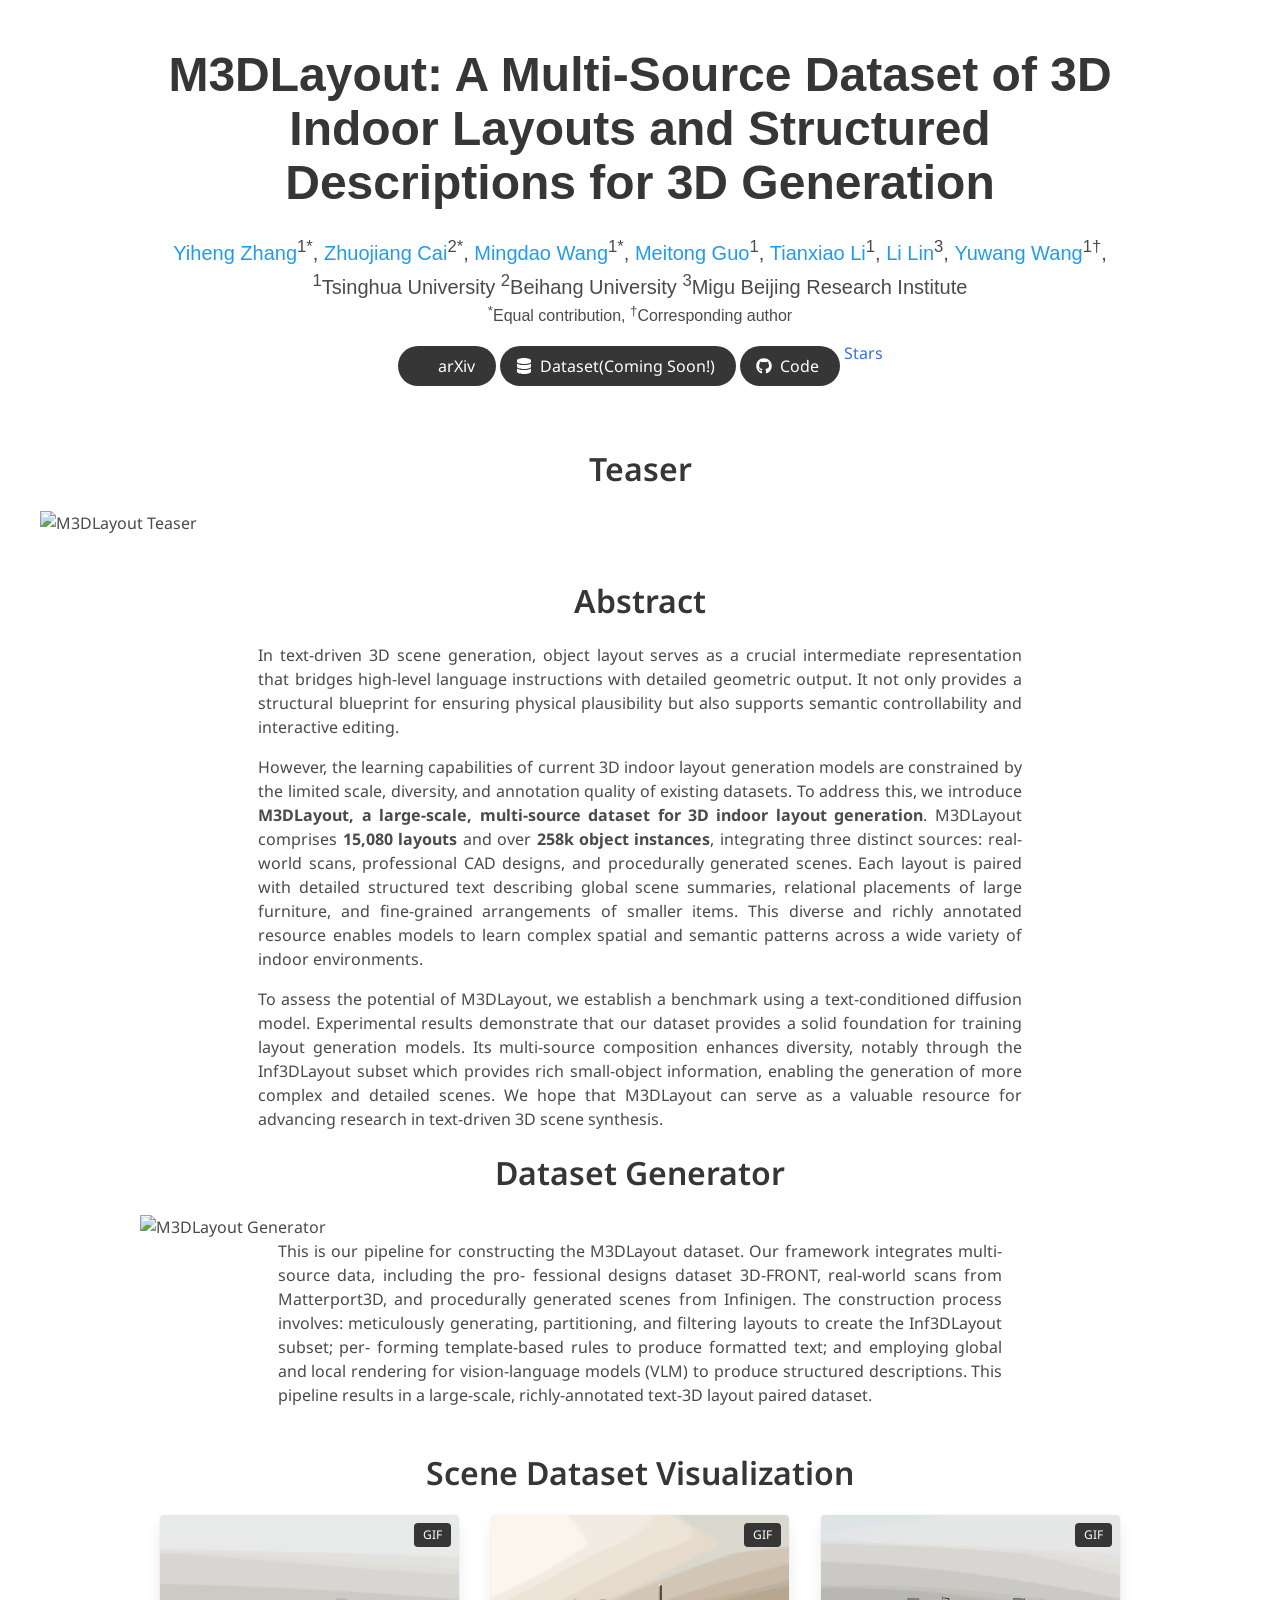
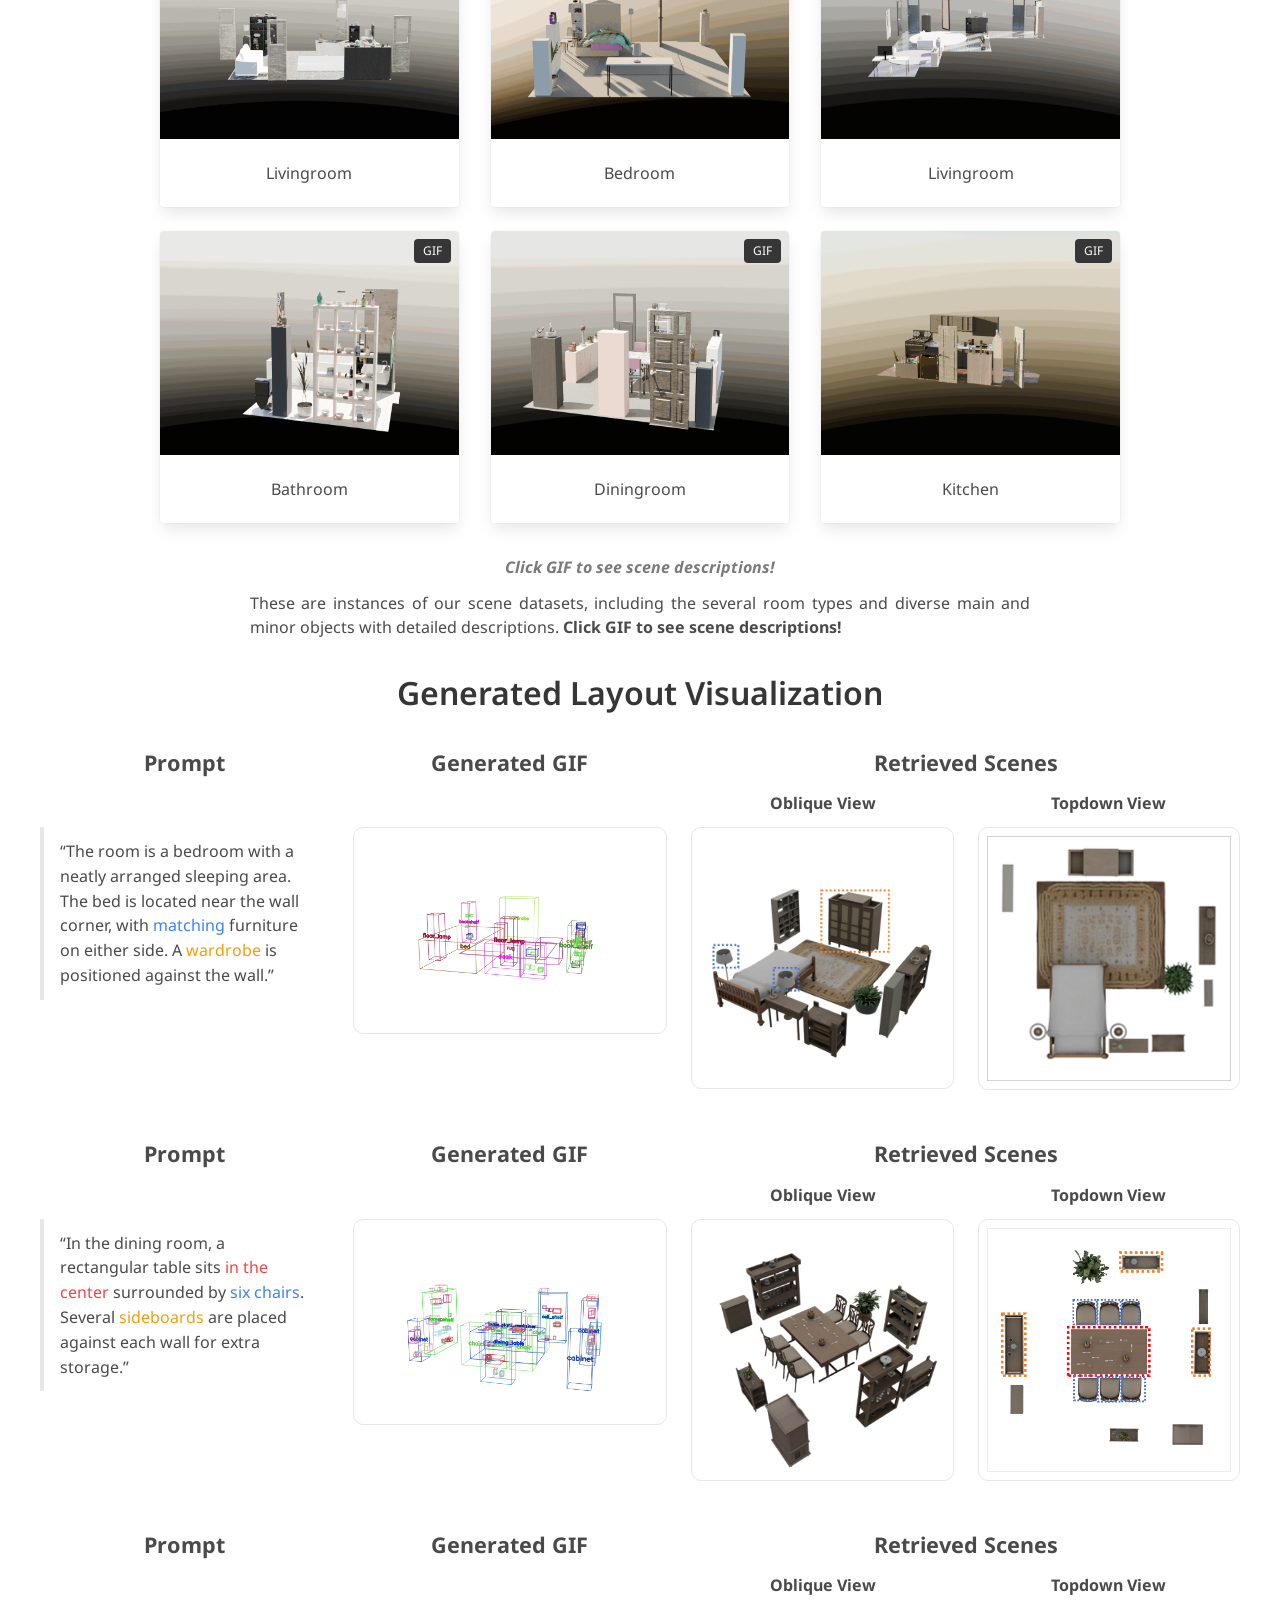
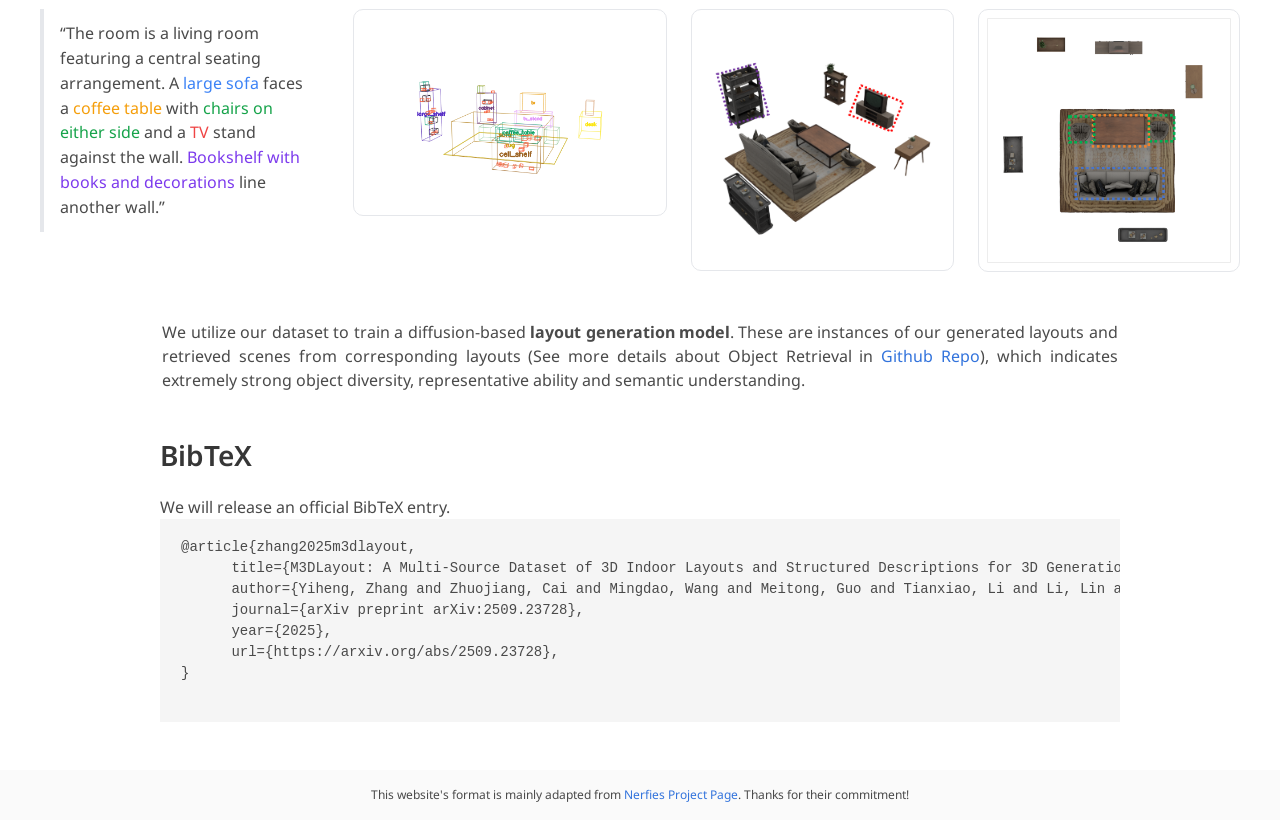
==== index.html @ 15695f02 "add linkage" ====
<!DOCTYPE html>
<html>
<head>
  <script async defer src="https://buttons.github.io/buttons.js"></script>
  <meta charset="utf-8">
  <meta name="description"
        content="MLayout: A Multi-Source Dataset of 3D Indoor Layouts and Structured Descriptions for Text-to-3D Generation">
  <meta name="keywords" content="3D Layout, dataset, generative model">
  <meta name="viewport" content="width=device-width, initial-scale=1">
  <title>MLayout: A Multi-Source Dataset of 3D Indoor Layouts and Structured Descriptions for Text-to-3D Generation</title>

  <link href="https://fonts.googleapis.com/css?family=Google+Sans|Noto+Sans|Castoro"
        rel="stylesheet">

  <link rel="stylesheet" href="static/css/bulma.min.css">
  <link rel="stylesheet" href="static/css/bulma-carousel.min.css">
  <link rel="stylesheet" href="static/css/bulma-slider.min.css">
  <link rel="stylesheet" href="static/css/fontawesome.all.min.css">
  <link rel="stylesheet"
        href="https://cdn.jsdelivr.net/gh/jpswalsh/academicons@1/css/academicons.min.css">
  <link rel="stylesheet" href="static/css/index.css">
  <link rel="icon" href="static/images/favicon.svg">

  <script src="https://ajax.googleapis.com/ajax/libs/jquery/3.5.1/jquery.min.js"></script>
  <script defer src="static/js/fontawesome.all.min.js"></script>
  <script src="static/js/bulma-carousel.min.js"></script>
  <script src="static/js/bulma-slider.min.js"></script>
  <script src="static/js/index.js"></script>
</head>
<body>


<section class="hero">
  <div class="hero-body">
    <div class="container is-max-desktop">
      <div class="columns is-centered">
        <div class="column has-text-centered">
          <h1 class="title is-1 publication-title">M3DLayout: A Multi-Source Dataset of 3D Indoor Layouts and Structured Descriptions for 3D Generation</h1>

          <div class="is-size-5 publication-authors">
            <span class="author-block">
              <a href="https://github.com/Graphic-Kiliani" target="_blank">Yiheng Zhang</a><sup>1*</sup>,</span>
            <span class="author-block">
              <a href="https://www.caizhuojiang.com/" target="_blank">Zhuojiang Cai</a><sup>2*</sup>,</span>
            <span class="author-block">
              <a href="https://openreview.net/profile?id=~Mingdao_Wang1" target="_blank">Mingdao Wang</a><sup>1*</sup>,
            </span>
            <span class="author-block">
              <a href="https://openreview.net/profile?id=~Meitong_Guo1" target="_blank">Meitong Guo</a><sup>1</sup>,
            </span>
            <span class="author-block">
              <a href="https://github.com/tingyunaiai9" target="_blank">Tianxiao Li</a><sup>1</sup>,
            </span>
            <span class="author-block">
              <a href="https://xplorestaging.ieee.org/author/37088600614" target="_blank">Li Lin</a><sup>3</sup>,
            </span>
            <span class="author-block">
              <a href="https://scholar.google.com/citations?user=KhFGpFIAAAAJ&hl=en" target="_blank">Yuwang Wang</a><sup>1†</sup>,
            </span>
          </div>

          <div class="is-size-5 publication-authors">
            <span class="author-block"><sup>1</sup>Tsinghua University</span>
            <span class="author-block"><sup>2</sup>Beihang University</span>
            <span class="author-block"><sup>3</sup>Migu Beijing Research Institute</span>
          </div>

          <div class="is-size-6 publication-authors">
            <div class="author-block"><sup>*</sup>Equal contribution,</div>
            <div class="author-block"><sup>†</sup>Corresponding author</div>
          </div>

          <div class="column has-text-centered">
            <div class="publication-links">
              <!-- PDF Link. -->
              <span class="link-block">
                <a href="https://arxiv.org/abs/2509.23728"
                   class="external-link button is-normal is-rounded is-dark">
                  <span class="icon">
                      <i class="ai ai-arxiv"></i>
                  </span>
                  <span>arXiv</span>
                </a>
              </span>

              <!-- Dataset Link -->
              <span class="link-block">
                <a class="external-link button is-normal is-rounded is-dark">
                  <span class="icon">
                      <i class="fas fa-database"></i>
                  </span>
                  <span>Dataset(Coming Soon!)</span>
                </a>
              </span>

              <!-- Code Link -->
              <span class="link-block">
                <a href="https://github.com/Graphic-Kiliani/M3DLayout-A-Multi-Source-Dataset-of-3D-Indoor-Layouts-and-Structured-Descriptions-for-3D-Generation"
                   class="external-link button is-normal is-rounded is-dark">
                  <span class="icon">
                      <i class="fab fa-github"></i>
                  </span>
                  <span>Code</span>
                  </a>
              </span>
              
              <!-- Github Star -->
              <a class="github-button" 
                href="https://github.com/Graphic-Kiliani/M3DLayout-A-Multi-Source-Dataset-of-3D-Indoor-Layouts-and-Structured-Descriptions-for-3D-Generation" 
                data-icon="octicon-star" data-show-count="true" data-size="large" 
                aria-label="Star Graphic-Kiliani/M3DLayout... on GitHub">Stars</a>
            </div>

          </div>
        </div>
      </div>
    </div>
  </div>
  <div class="container is-max-desktop">
  <!-- Teaser -->
  <section class="section" style="padding-top: 0;">
    <h2 class="title is-3 has-text-centered">Teaser</h2>
    <div class="teaser-full">
      <img
        src="static/images/fig_teaser_v3.png"
        alt="M3DLayout Teaser"
        class="teaser-img"
        loading="eager"
        decoding="async"
      />
    </div>
  </section>

  <style>
    .teaser-full {
      width: 100vw;
      position: relative;
      left: 50%;
      right: 50%;
      margin-left: -50vw;
      margin-right: -50vw;
    }
    .teaser-img {
      display: block;
      width: 100vw;        
      max-width: 1200px;   /* choose the size */
      height: auto;
      margin: 0 auto;      
    }
  </style>
    <!--/ Teaser -->

    <!-- Abstract -->
    <div class="columns is-centered has-text-centered">
      <div class="column is-four-fifths">
        <h2 class="title is-3">Abstract</h2>
        <div class="content has-text-justified">
          
          <p>
            In text-driven 3D scene generation, object layout serves as a crucial intermediate representation
            that bridges high-level language instructions with detailed geometric output. It not only provides a
            structural blueprint for ensuring physical plausibility but also supports semantic controllability and
            interactive editing. 
          </p> 
          <p> 
            However, the learning capabilities of current 3D indoor layout generation models
            are constrained by the limited scale, diversity, and annotation quality of existing datasets. To address
            this, we introduce <b>M3DLayout, a large-scale, multi-source dataset for 3D indoor layout generation</b>.
            M3DLayout comprises <b>15,080 layouts</b> and over <b>258k object instances</b>, integrating three distinct
            sources: real-world scans, professional CAD designs, and procedurally generated scenes. Each layout
            is paired with detailed structured text describing global scene summaries, relational placements
            of large furniture, and fine-grained arrangements of smaller items. This diverse and richly annotated
            resource enables models to learn complex spatial and semantic patterns across a wide variety
            of indoor environments. 
          </p>   
          <p></p>
            To assess the potential of M3DLayout, we establish a benchmark using a
            text-conditioned diffusion model. Experimental results demonstrate that our dataset provides a solid
            foundation for training layout generation models. Its multi-source composition enhances diversity,
            notably through the Inf3DLayout subset which provides rich small-object information, enabling the
            generation of more complex and detailed scenes. We hope that M3DLayout can serve as a valuable
            resource for advancing research in text-driven 3D scene synthesis.
          </p> 
        </div>
      </div>
    </div>
    <!--/ Abstract -->

    <!-- Dataset Generator -->
    <section class="section" style="padding-top: 0;">
      <h2 class="title is-3 has-text-centered">Dataset Generator</h2>
      <div class="generator-full">
        <img
          src="static/images/fig_data_pipeline.png"
          alt="M3DLayout Generator"
          class="generator-img"
          loading="eager"
          decoding="async"
        />
      </div>
      <div class="columns is-centered has-text-centered">
      <div class="column is-four-fifths">
        <div class="content has-text-justified">
          
          <p>
            This is our pipeline for constructing the M3DLayout dataset. Our framework integrates multi-source data, including the pro-
            fessional designs dataset 3D-FRONT, real-world scans from Matterport3D, and procedurally generated scenes from Infinigen. The
            construction process involves: meticulously generating, partitioning, and filtering layouts to create the Inf3DLayout subset; per-
            forming template-based rules to produce formatted text; and employing global and local rendering for vision-language models
            (VLM) to produce structured descriptions. This pipeline results in a large-scale, richly-annotated text-3D layout paired dataset.
          </p> 
        </div>
      </div>
    </div>
    </section>

    <style>
      .generator-full {
        width: 100vw;
        position: relative;
        left: 50%;
        right: 50%;
        margin-left: -50vw;
        margin-right: -50vw;
      }
      .generator-img {
        display: block;
        width: 100vw;        
        max-width:1000px;   /* choose the size */
        height: auto;
        margin: 0 auto;      
      }
    </style>
    <!--/ Dataset Generator -->

    <!-- Scene Dataset Visualization -->
    <div class="container">
      <h2 class="title is-3 has-text-centered">Scene Dataset Visualization</h2>
      <div class="columns is-multiline is-variable is-4">
        <div class="column is-one-third-desktop is-half-tablet"
          data-gif-url="static/scene/dataset/1a94bcfd/scene.gif"
          data-desc-url="static/scene/dataset/1a94bcfd/description_topdown.txt">
          <div class="card">
            <div class="card-image" style="position: relative;">
              <figure class="image is-4by3">
                <img src="static/scene/dataset/1a94bcfd/scene.gif" alt="Scene 1">
              </figure>
              <span class="tag is-dark is-small"
                    style="position: absolute; top: 8px; right: 8px;">
                GIF
              </span>
            </div>
            <div class="card-content">
              <p class="subtitle is-6 has-text-centered">
               Livingroom
              </p>
            </div>
          </div>
        </div>
        <div class="column is-one-third-desktop is-half-tablet"
          data-gif-url="static/scene/dataset/72555e70/scene.gif"
          data-desc-url="static/scene/dataset/72555e70/description_topdown.txt">
          <div class="card">
            <div class="card-image" style="position: relative;">
              <figure class="image is-4by3">
                <img src="static/scene/dataset/72555e70/scene.gif" alt="Scene 2">
              </figure>
              <span class="tag is-dark is-small"
                    style="position: absolute; top: 8px; right: 8px;">
                GIF
              </span>
            </div>
            <div class="card-content">
              <p class="subtitle is-6 has-text-centered">
               Bedroom
              </p>
            </div>
          </div>
        </div>
        <div class="column is-one-third-desktop is-half-tablet"
          data-gif-url="static/scene/dataset/1b6500df/scene.gif"
          data-desc-url="static/scene/dataset/1b6500df/description_topdown.txt">
          <div class="card">
            <div class="card-image" style="position: relative;">
              <figure class="image is-4by3">
                <img src="static/scene/dataset/1b6500df/scene.gif" alt="Scene 3">
              </figure>
              <span class="tag is-dark is-small"
                    style="position: absolute; top: 8px; right: 8px;">
                GIF
              </span>
            </div>
            <div class="card-content">
              <p class="subtitle is-6 has-text-centered">
               Livingroom
              </p>
            </div>
          </div>
        </div>
        <div class="column is-one-third-desktop is-half-tablet"
          data-gif-url="static/scene/dataset/fe9d962/scene.gif"
          data-desc-url="static/scene/dataset/fe9d962/description_topdown.txt">
          <div class="card">
            <div class="card-image" style="position: relative;">
              <figure class="image is-4by3">
                <img src="static/scene/dataset/fe9d962/scene.gif" alt="Scene 4">
              </figure>
              <span class="tag is-dark is-small"
                    style="position: absolute; top: 8px; right: 8px;">
                GIF
              </span>
            </div>
            <div class="card-content">
              <p class="subtitle is-6 has-text-centered">
               Bathroom
              </p>
            </div>
          </div>
        </div>
        <div class="column is-one-third-desktop is-half-tablet"
          data-gif-url="static/scene/dataset/fe864e9/scene.gif"
          data-desc-url="static/scene/dataset/fe864e9/description_topdown.txt">
          <div class="card">
            <div class="card-image" style="position: relative;">
              <figure class="image is-4by3">
                <img src="static/scene/dataset/fe864e9/scene.gif" alt="Scene 5">
              </figure>
              <span class="tag is-dark is-small"
                    style="position: absolute; top: 8px; right: 8px;">
                GIF
              </span>
            </div>
            <div class="card-content">
              <p class="subtitle is-6 has-text-centered">
               Diningroom
              </p>
            </div>
          </div>
        </div>
        <div class="column is-one-third-desktop is-half-tablet"
          data-gif-url="static/scene/dataset/1af9d939/scene.gif"
          data-desc-url="static/scene/dataset/1af9d939/description_topdown.txt">
          <div class="card">
            <div class="card-image" style="position: relative;">
              <figure class="image is-4by3">
                <img src="static/scene/dataset/1af9d939/scene.gif" alt="Scene 6">
              </figure>
              <span class="tag is-dark is-small"
                    style="position: absolute; top: 8px; right: 8px;">
                GIF
              </span>
            </div>
            <div class="card-content">
              <p class="subtitle is-6 has-text-centered">
               Kitchen
              </p>
            </div>
          </div>
        </div>
    
        <div class="column is-12">
          <p class="has-text-centered has-text-grey is-size-6"
            style="font-style: italic; margin-top: 0.5rem;">
            <b>Click GIF to see scene descriptions!</b>
          </p>
        </div>
        <div class="columns is-centered has-text-centered">
          <div class="column is-four-fifths">
            <div class="content has-text-justified">
              
              <p>
                These are instances of our scene datasets, including the several room types and diverse main and minor objects with detailed descriptions. <b>Click GIF to see scene descriptions!</b>
              </p> 
            </div>
          </div>
      </div>
    </div>
  </div>
</section>
<!--/ Scene Dataset Visualization -->

<!-- Scene Dataset Visualization Click window -->
<div id="gif-modal" class="modal">
  <div class="modal-background"></div>
  <div class="modal-card" style="width: 1200px; max-width: 1200px;">
    <header class="modal-card-head">
      <p class="modal-card-title">Preview</p>
      <button class="delete" aria-label="close"></button>
    </header>
    <section class="modal-card-body" style="display: flex; gap: 1rem; padding: 0;">
      <!-- Left：GIF Animation -->
      <div id="modal-gif-container" class="modal-left" style="display: flex; justify-content: center; align-items: center; background: #fff;">
        <img id="modal-gif" src="" alt="Animated Preview" style="max-width: 100%; max-height: 80vh;">
      </div>
      <!-- Right：Description（Rolling） -->
      <div id="modal-desc-container" class="modal-right" style="max-height: 80vh; overflow-y: auto; padding: 1rem; background: #fafafa;">
        <pre id="modal-desc" style="white-space: pre-wrap; line-height: 1.4; font-family: Menlo, monospace;"></pre>
      </div>
    </section>
  </div>
</div>
<!--/ Scene Dataset Visualization Click window -->

<!-- Generated Layout Visualization -->
<style>
  .glv-title { margin-top: 3.2rem; }
  .comparison-wrap{ max-width:1200px; margin:0 auto; }
  .comparison-block{
    display:grid;
    grid-template-columns: 1.1fr 1.2fr 1fr 1fr; /* Prompt / GIF / Oblique / Topdown */
    grid-template-rows: auto auto auto;        /* row1: big headers; row2: subheaders; row3: content */
    gap: 12px 24px;
    margin: 2.25rem 0 3rem;
    align-items:start;
  }
  .cb-h-prompt  { grid-column:1; grid-row:1; text-align:center; font-weight:700; font-size:1.35rem; }
  .cb-h-gif     { grid-column:2; grid-row:1; text-align:center; font-weight:700; font-size:1.35rem; }
  .cb-h-retr    { grid-column:3 / span 2; grid-row:1; text-align:center; font-weight:700; font-size:1.35rem; }

  .cb-h-oblique { grid-column:3; grid-row:2; text-align:center; font-weight:700; }
  .cb-h-topdown { grid-column:4; grid-row:2; text-align:center; font-weight:700; }

  .cb-prompt    { grid-column:1; grid-row:3; background:#fff; padding:12px 16px; border-left:4px solid #e5e7eb; line-height:1.55; }
  .cb-gif       { grid-column:2; grid-row:3; }
  .cb-oblique   { grid-column:3; grid-row:3; }
  .cb-topdown   { grid-column:4; grid-row:3; }

  .media-frame{
    display:flex; align-items:center; justify-content:center;
    background:#fff; border:1px solid #e5e7eb; border-radius:10px; padding:8px;
  }
  .media-frame img{ display:block; max-width:100%; height:auto; }
  .media-frame .gif{ width:100%; height:auto; display:block; }
  .comparison-wrap{ max-width: 1200px; margin: 0 auto; }
</style>

<style>
  .kw-blue   { color:#3b82f6; }  
  .kw-orange { color:#f59e0b; }  
  .kw-green  { color:#16a34a; }  
  .kw-red    { color:#ef4444; }  
  .kw-purple { color:#7c3aed; } 
</style>

<div class="comparison-wrap">
<h2 class="title is-3 has-text-centered mt-6">Generated Layout Visualization</h2>
  <!-- ===== Group 1: Bedroom ===== -->
  <div class="comparison-block">
    <div class="cb-h-prompt">Prompt</div>
    <div class="cb-h-gif">Generated GIF</div>
    <div class="cb-h-retr">Retrieved Scenes</div>
    <div class="cb-h-oblique">Oblique View</div>
    <div class="cb-h-topdown">Topdown View</div>
    
    <div class="cb-prompt">
      &ldquo;The room is a bedroom with a neatly arranged sleeping area.
      The bed is located near the wall corner, with
      <span class="kw-blue">matching</span> furniture on either side.
      A <span class="kw-orange">wardrobe</span> is positioned against the wall.&rdquo;
    </div>

    <div class="cb-gif media-frame">
      <img class="gif" src="static/layout/generated/scene_bedroom.gif" alt="Generated GIF - bedroom">
    </div>

    <div class="cb-oblique media-frame">
      <img src="static/images/scene_bedroom_oblique.png" alt="Oblique view - bedroom">
    </div>

    <div class="cb-topdown media-frame">
      <img src="static/images/scene_bedroom_topdown.png" alt="Topdown view - bedroom">
    </div>
  </div>

  <!-- ===== Group 2: Diningroom ===== -->
  <div class="comparison-block">
    <div class="cb-h-prompt">Prompt</div>
    <div class="cb-h-gif">Generated GIF</div>
    <div class="cb-h-retr">Retrieved Scenes</div>
    <div class="cb-h-oblique">Oblique View</div>
    <div class="cb-h-topdown">Topdown View</div>

    <div class="cb-prompt">
      &ldquo;In the dining room, a rectangular table sits
      <span class="kw-red">in the center</span> surrounded by
      <span class="kw-blue">six chairs</span>. Several
      <span class="kw-orange">sideboards</span> are placed against each wall for extra storage.&rdquo;
    </div>


    <div class="cb-gif media-frame">
      <img class="gif" src="static/layout/generated/scene_diningroom.gif" alt="Generated GIF - diningroom">
    </div>

    <div class="cb-oblique media-frame">
      <img src="static/images/scene_diningroom_oblique.png" alt="Oblique view - diningroom">
    </div>

    <div class="cb-topdown media-frame">
      <img src="static/images/scene_diningroom_topdown.png" alt="Topdown view - diningroom">
    </div>
  </div>

  <!-- ===== Group 3: Livingroom ===== -->
  <div class="comparison-block">
    <div class="cb-h-prompt">Prompt</div>
    <div class="cb-h-gif">Generated GIF</div>
    <div class="cb-h-retr">Retrieved Scenes</div>
    <div class="cb-h-oblique">Oblique View</div>
    <div class="cb-h-topdown">Topdown View</div>

    <div class="cb-prompt">
      &ldquo;The room is a living room featuring a central seating arrangement.
      A <span class="kw-blue">large sofa</span> faces a
      <span class="kw-orange">coffee table</span> with
      <span class="kw-green">chairs on either side</span> and a
      <span class="kw-red">TV</span> stand against the wall.
      <span class="kw-purple">Bookshelf with books and decorations</span> line another wall.&rdquo;
    </div>

    <div class="cb-gif media-frame">
      <img class="gif" src="static/layout/generated/scene_livingroom.gif" alt="Generated GIF - livingroom">
    </div>

    <div class="cb-oblique media-frame">
      <img src="static/images/scene_livingroom_oblique.png" alt="Oblique view - livingroom">
    </div>

    <div class="cb-topdown media-frame">
      <img src="static/images/scene_livingroom_topdown.png" alt="Topdown view - livingroom">
    </div>
  </div>
  <div class="columns is-centered has-text-centered">
    <div class="column is-four-fifths">
      <div class="content has-text-justified">
        <p>
          We utilize our dataset to train a diffusion-based <b>layout generation model</b>. These are instances of our generated layouts and retrieved scenes from corresponding layouts (See more details about Object Retrieval in 
          <a href="https://github.com/Graphic-Kiliani/Object-Retrieval-Layout2Scene/tree/eefdcec53f974604dafe0853a4d55256d7623e45"
          target="_blank" rel="noopener noreferrer">Github Repo</a>), 
          which indicates extremely strong object diversity, representative ability and semantic understanding.
        </p> 
      </div>
    </div>
  </div>
</div>

<section class="section" id="BibTeX">
  <div class="container is-max-desktop content">
    <h2 class="title">BibTeX</h2>
    We will release an official BibTeX entry.
    <pre><code>@article{zhang2025m3dlayout,
      title={M3DLayout: A Multi-Source Dataset of 3D Indoor Layouts and Structured Descriptions for 3D Generation}, 
      author={Yiheng, Zhang and Zhuojiang, Cai and Mingdao, Wang and Meitong, Guo and Tianxiao, Li and Li, Lin and Yuwang, Wang},
      journal={arXiv preprint arXiv:2509.23728},
      year={2025},
      url={https://arxiv.org/abs/2509.23728}, 
}
    </code></pre>
  </div>
</section>

<footer class="footer">
  <div class="container">
    <div class="columns is-centered">
      <div class="column is-8">
        <div class="content has-text-centered">
          <p class="is-size-7">
            This website's format is mainly adapted from <a href="https://nerfies.github.io/">Nerfies Project Page</a>. Thanks for their commitment!
          </p>
        </div>
      </div>
    </div>
  </div>
</footer>


</body>
</html>
---- static/css/index.css ----
body {
  font-family: 'Noto Sans', sans-serif;
}


.footer .icon-link {
    font-size: 25px;
    color: #000;
}

/* ctrl+shift+r 清除浏览器缓存刷新 */
footer.footer {
  padding-top: 1rem;      
  padding-bottom: 1rem;   
}

.link-block a {
    margin-top: 5px;
    margin-bottom: 5px;
}

.dnerf {
  font-variant: small-caps;
}


.teaser .hero-body {
  padding-top: 0;
  padding-bottom: 3rem;
}

.teaser {
  font-family: 'Google Sans', sans-serif;
}


.publication-title {
}

.publication-banner {
  max-height: parent;

}

.publication-banner video {
  position: relative;
  left: auto;
  top: auto;
  transform: none;
  object-fit: fit;
}

.publication-header .hero-body {
}

.publication-title {
    font-family: 'Google Sans', sans-serif;
}

.publication-authors {
    font-family: 'Google Sans', sans-serif;
}

.publication-venue {
    color: #555;
    width: fit-content;
    font-weight: bold;
}

.publication-awards {
    color: #ff3860;
    width: fit-content;
    font-weight: bolder;
}

.publication-authors {
}

.publication-authors a {
   color: hsl(204, 86%, 53%) !important;
}

.publication-authors a:hover {
    text-decoration: underline;
}

.author-block {
  display: inline-block;
}

.publication-banner img {
}

.publication-authors {
  /*color: #4286f4;*/
}

.publication-video {
    position: relative;
    width: 100%;
    height: 0;
    padding-bottom: 56.25%;

    overflow: hidden;
    border-radius: 10px !important;
}

.publication-video iframe {
    position: absolute;
    top: 0;
    left: 0;
    width: 100%;
    height: 100%;
}

.publication-body img {
}

.results-carousel {
  overflow: hidden;
}

.results-carousel .item {
  margin: 5px;
  overflow: hidden;
  border: 1px solid #bbb;
  border-radius: 10px;
  padding: 0;
  font-size: 0;
}

.results-carousel video {
  margin: 0;
}


.interpolation-panel {
  background: #f5f5f5;
  border-radius: 10px;
}

.interpolation-panel .interpolation-image {
  width: 100%;
  border-radius: 5px;
}

.interpolation-video-column {
}

.interpolation-panel .slider {
  margin: 0 !important;
}

.interpolation-panel .slider {
  margin: 0 !important;
}

#interpolation-image-wrapper {
  width: 100%;
}
#interpolation-image-wrapper img {
  border-radius: 5px;
}

.modal.is-active .modal-background {
  backdrop-filter: blur(5px);
}
html.modal-open, body.modal-open {
  overflow: hidden;
}

/* 可选：把弹窗外的主内容也设置一下透明度 */
#main-content.modal-open {
  opacity: 0.3;
}

/* 固定左侧 GIF 区宽度 600px */
.modal-left {
  width: 800px;
  flex: none;        /* 取消 flex 自适应 */
}

/* 固定右侧描述区宽度 400px */
.modal-right {
  width: 400px;
  flex: none;        /* 取消 flex 自适应 */
}

/* 让整体还是用 flex 布局 */
.modal-card-body {
  display: flex !important;
  gap: 1rem;
  padding: 0;
}
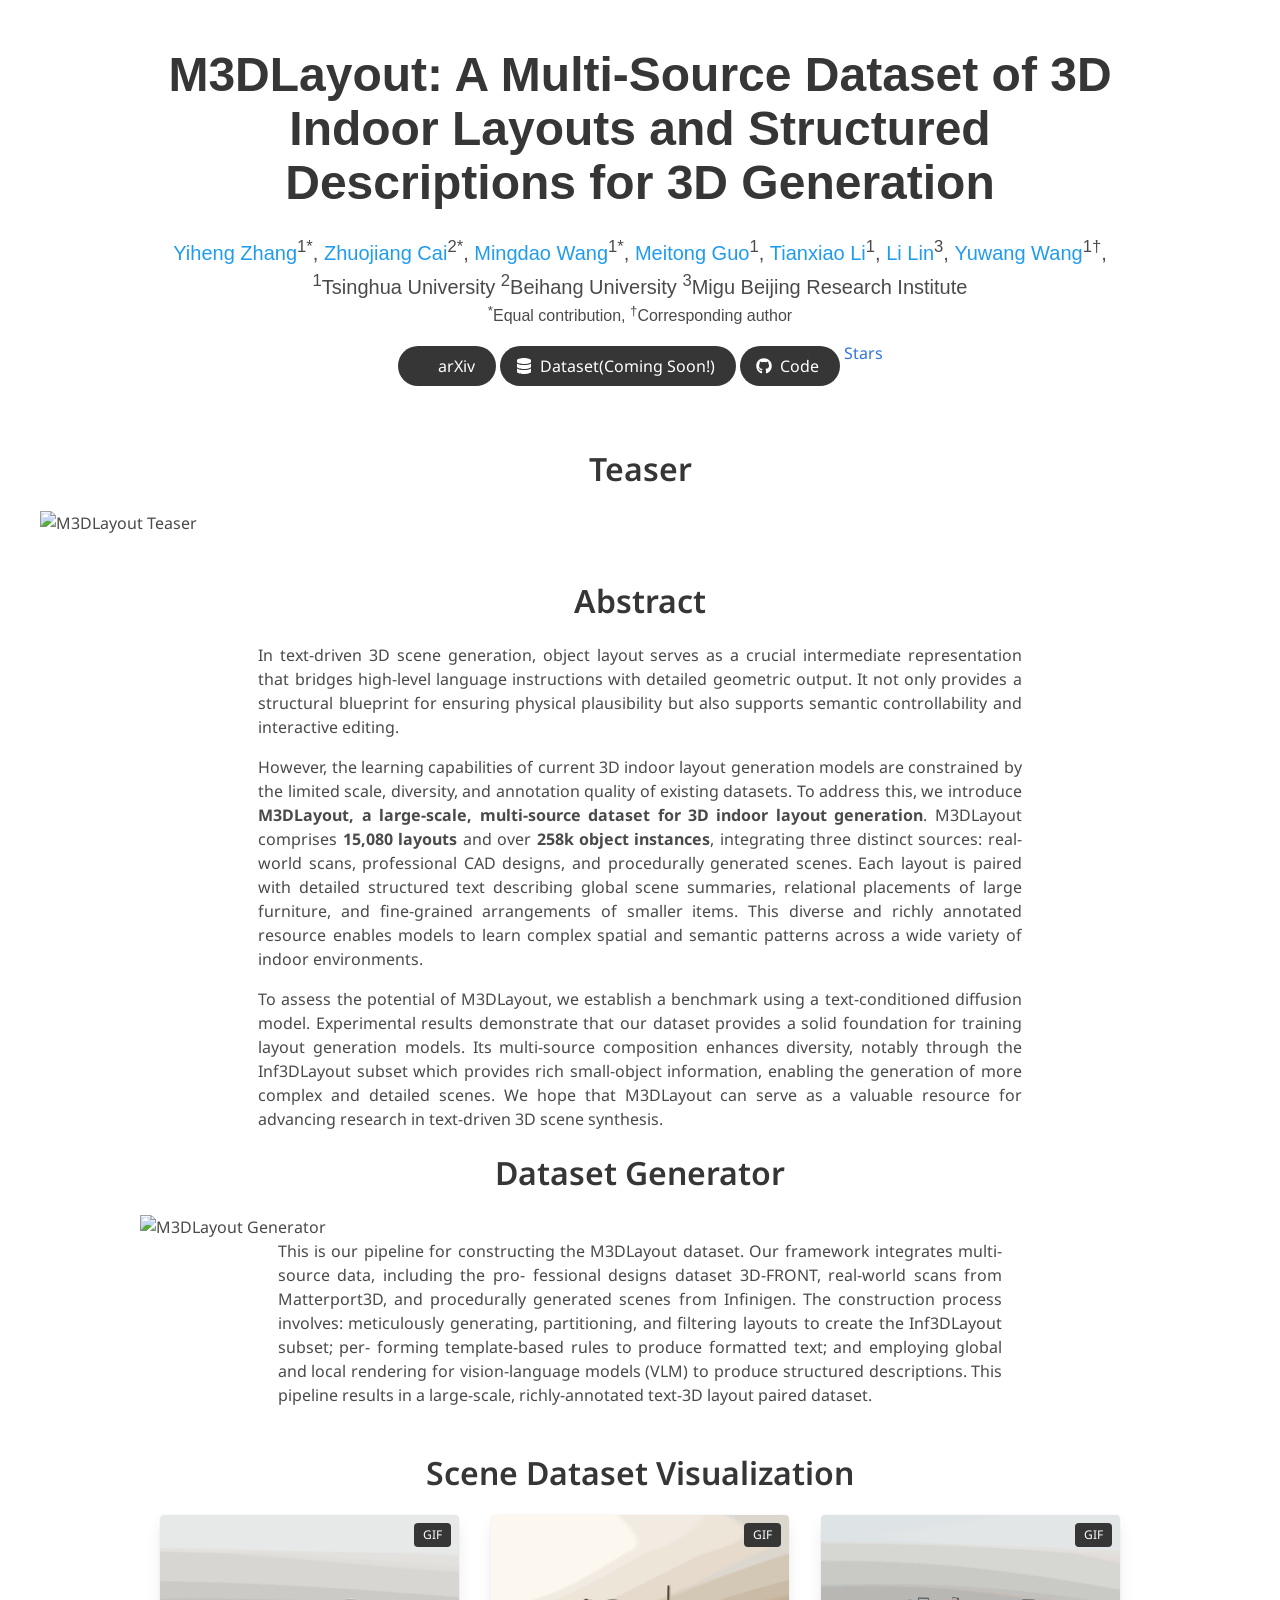
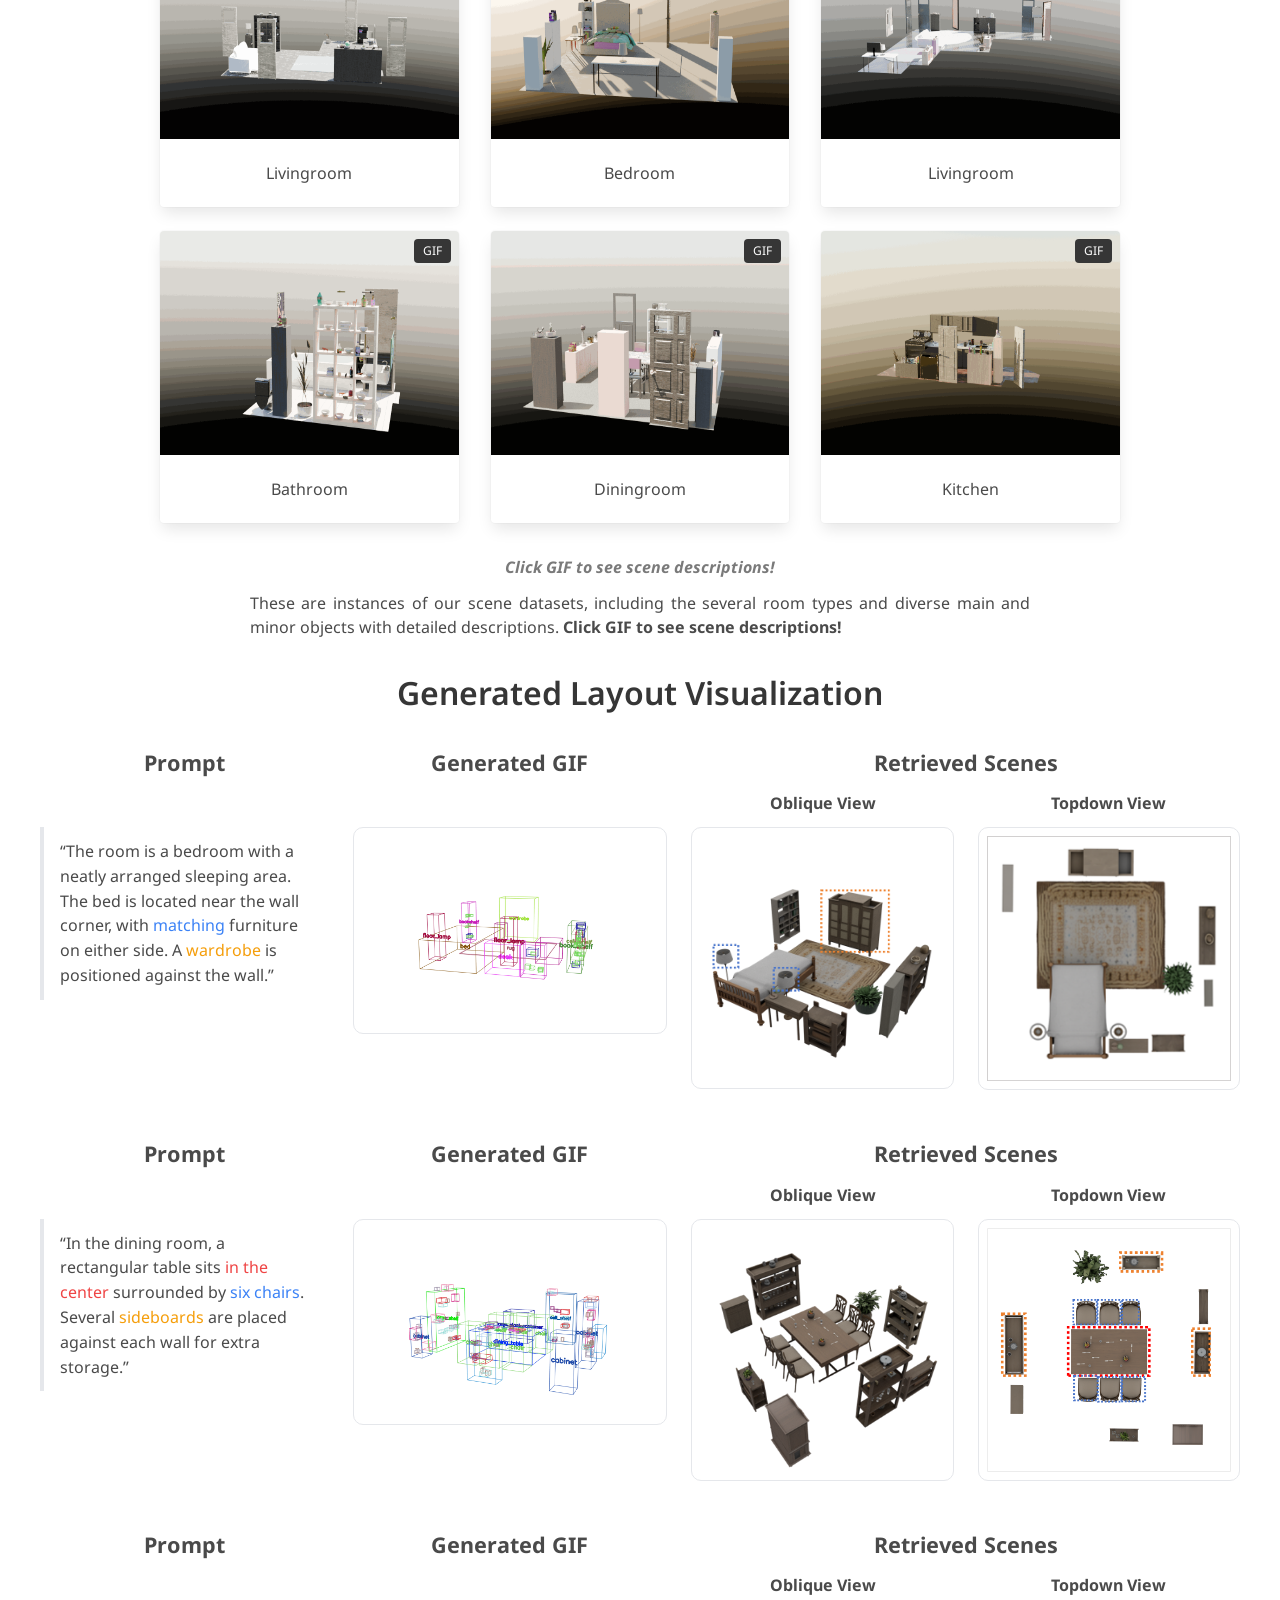
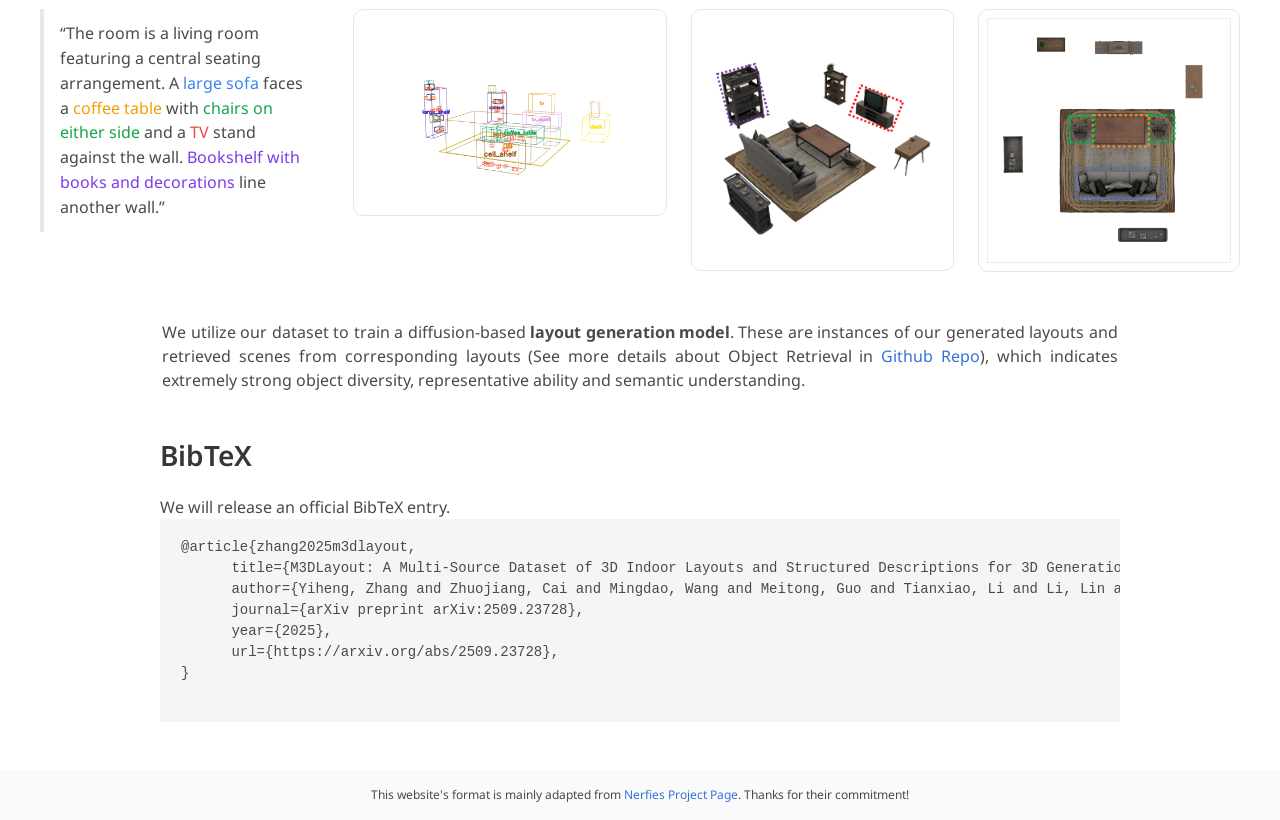
==== commit 5babe330: "update linkage" ====
--- a/index.html
+++ b/index.html
@@ -535,7 +535,7 @@
       <div class="content has-text-justified">
         <p>
           We utilize our dataset to train a diffusion-based <b>layout generation model</b>. These are instances of our generated layouts and retrieved scenes from corresponding layouts (See more details about Object Retrieval in 
-          <a href="https://github.com/Graphic-Kiliani/Object-Retrieval-Layout2Scene/tree/eefdcec53f974604dafe0853a4d55256d7623e45"
+          <a href="https://github.com/Graphic-Kiliani/Object-Retrieval-Layout2Scene/tree/main"
           target="_blank" rel="noopener noreferrer">Github Repo</a>), 
           which indicates extremely strong object diversity, representative ability and semantic understanding.
         </p> 
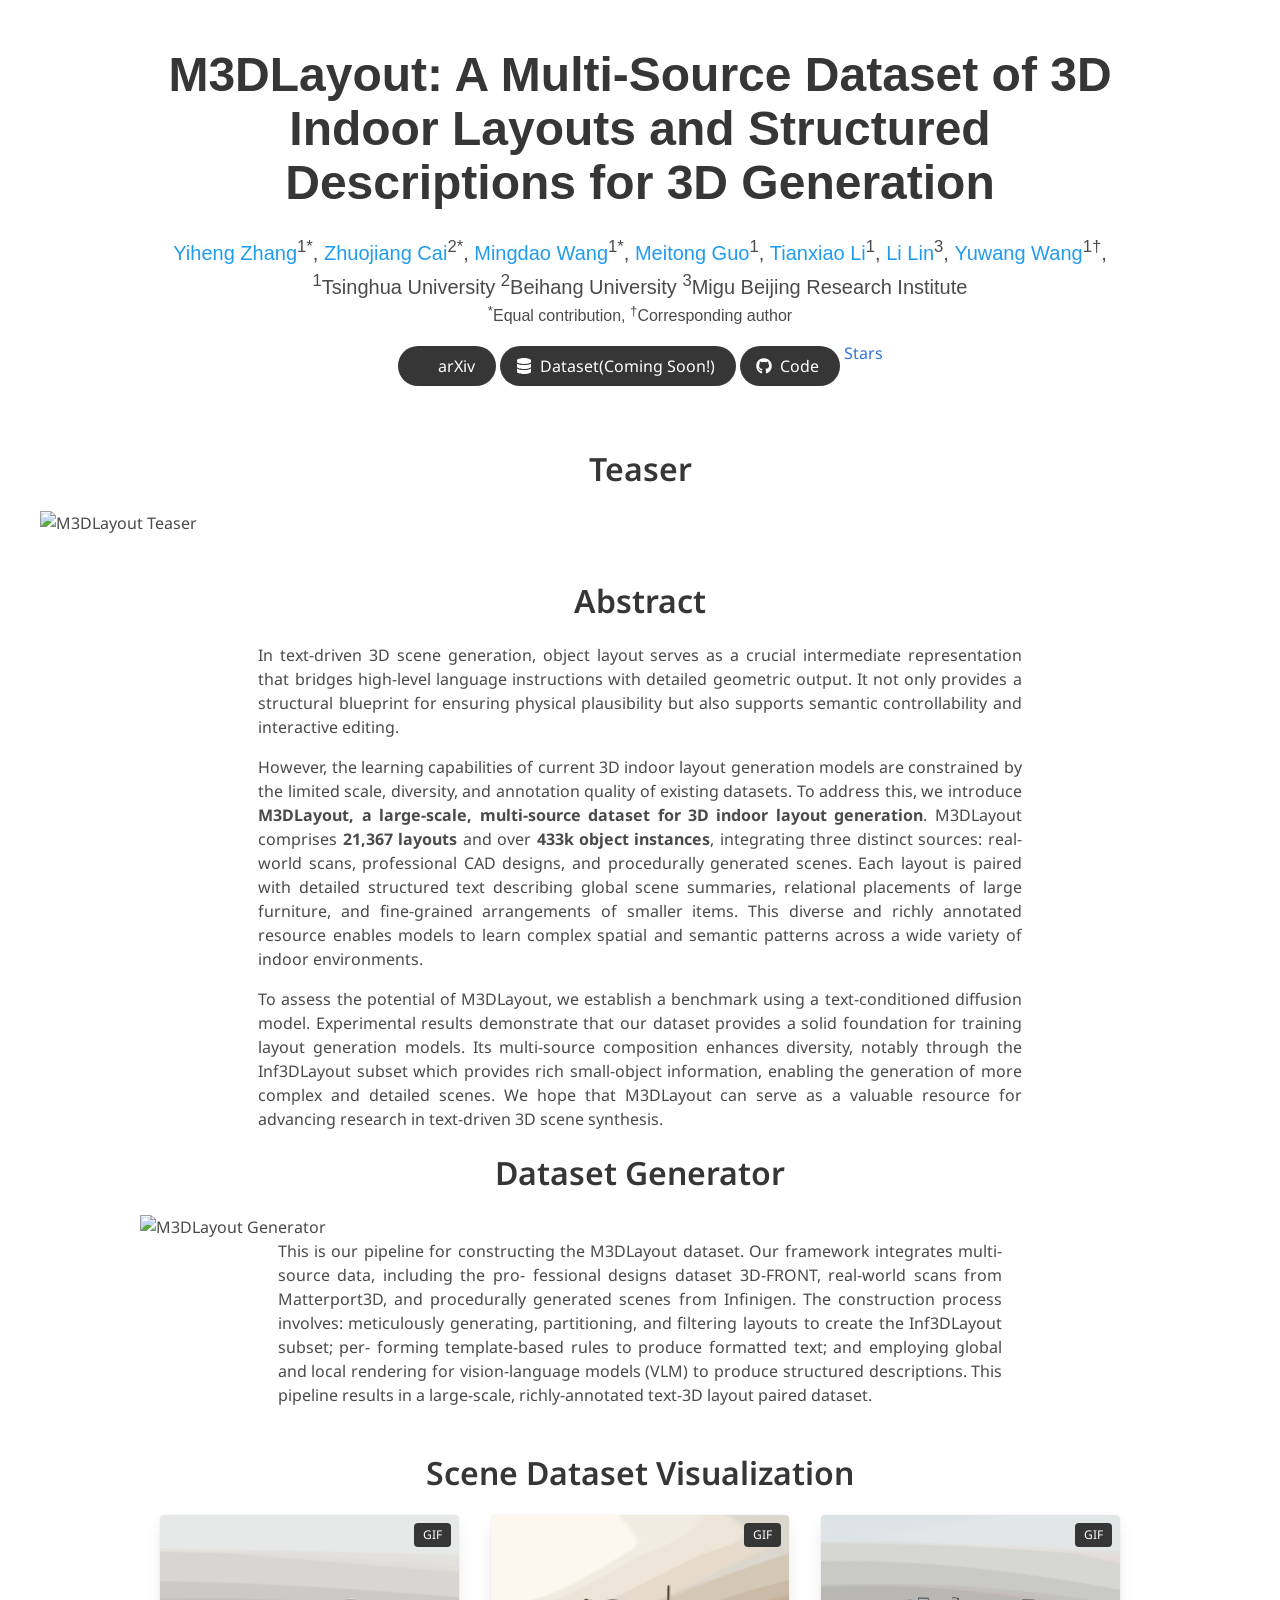
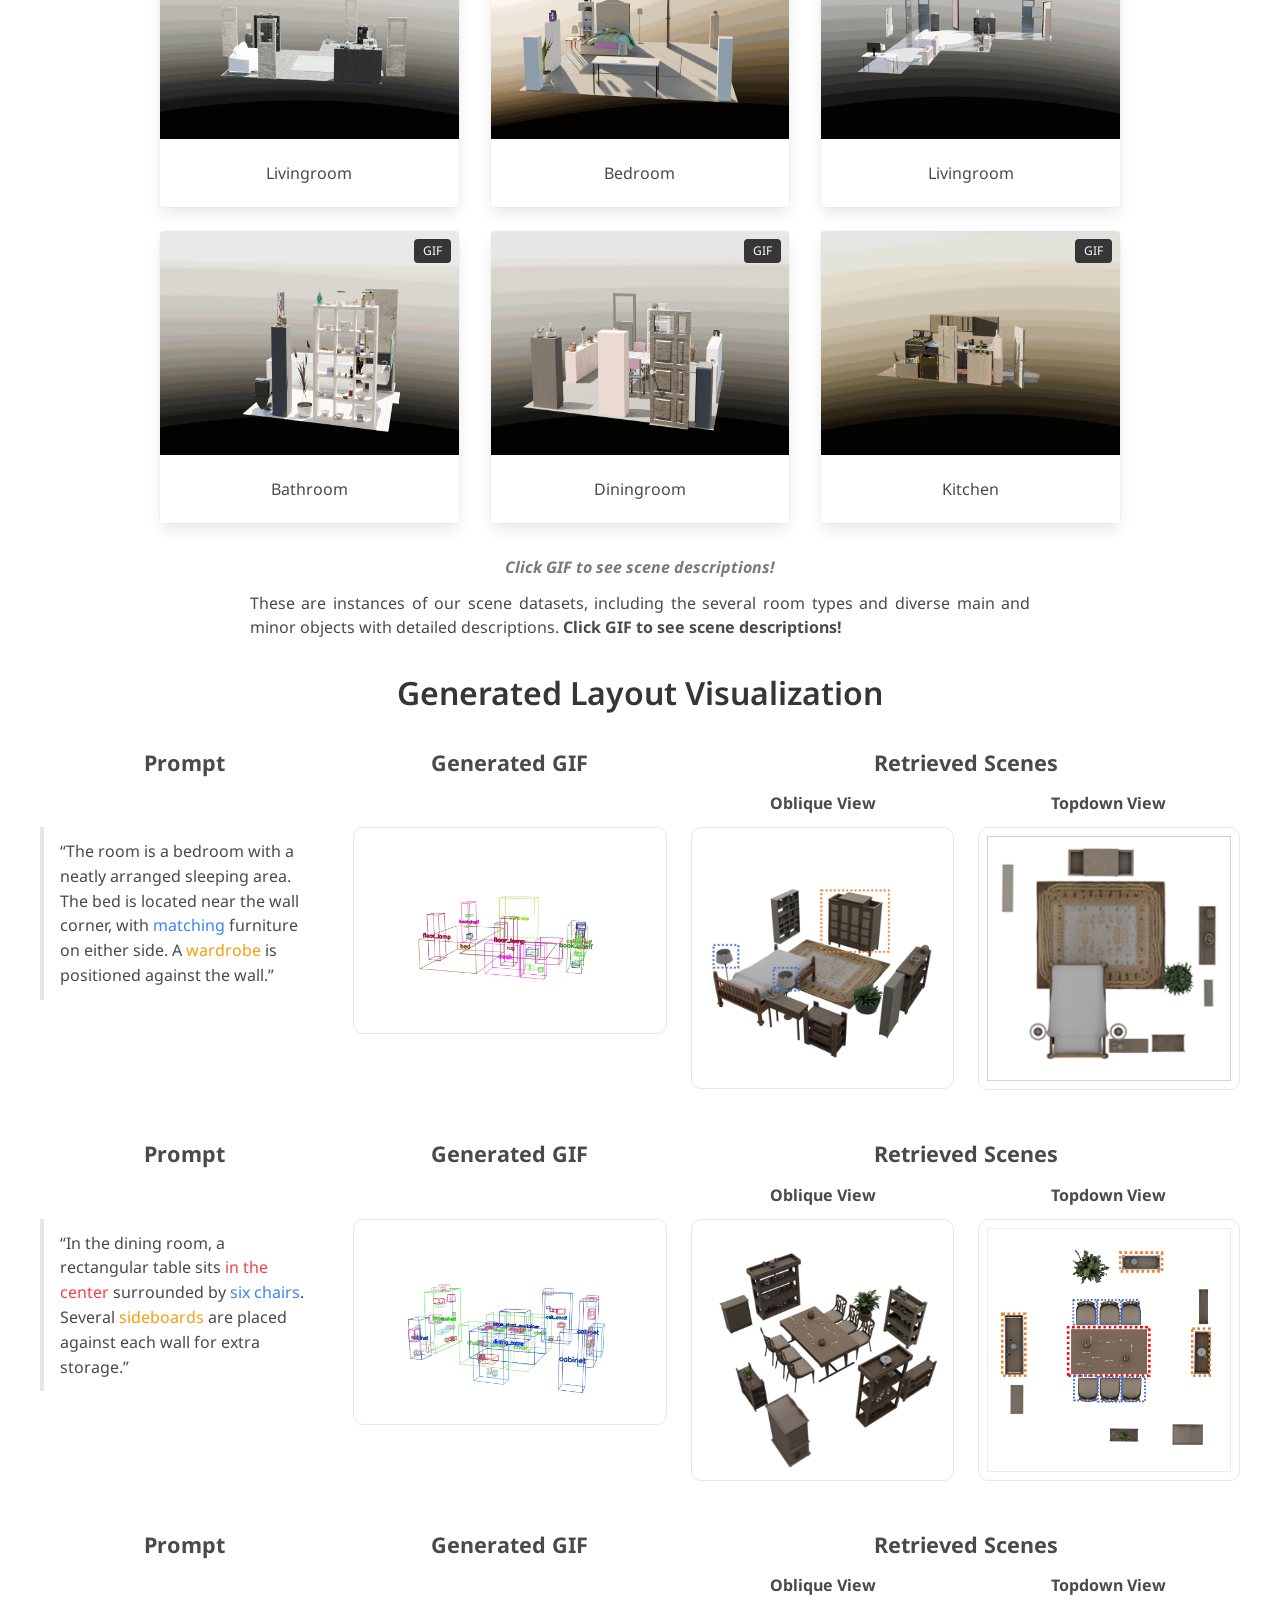
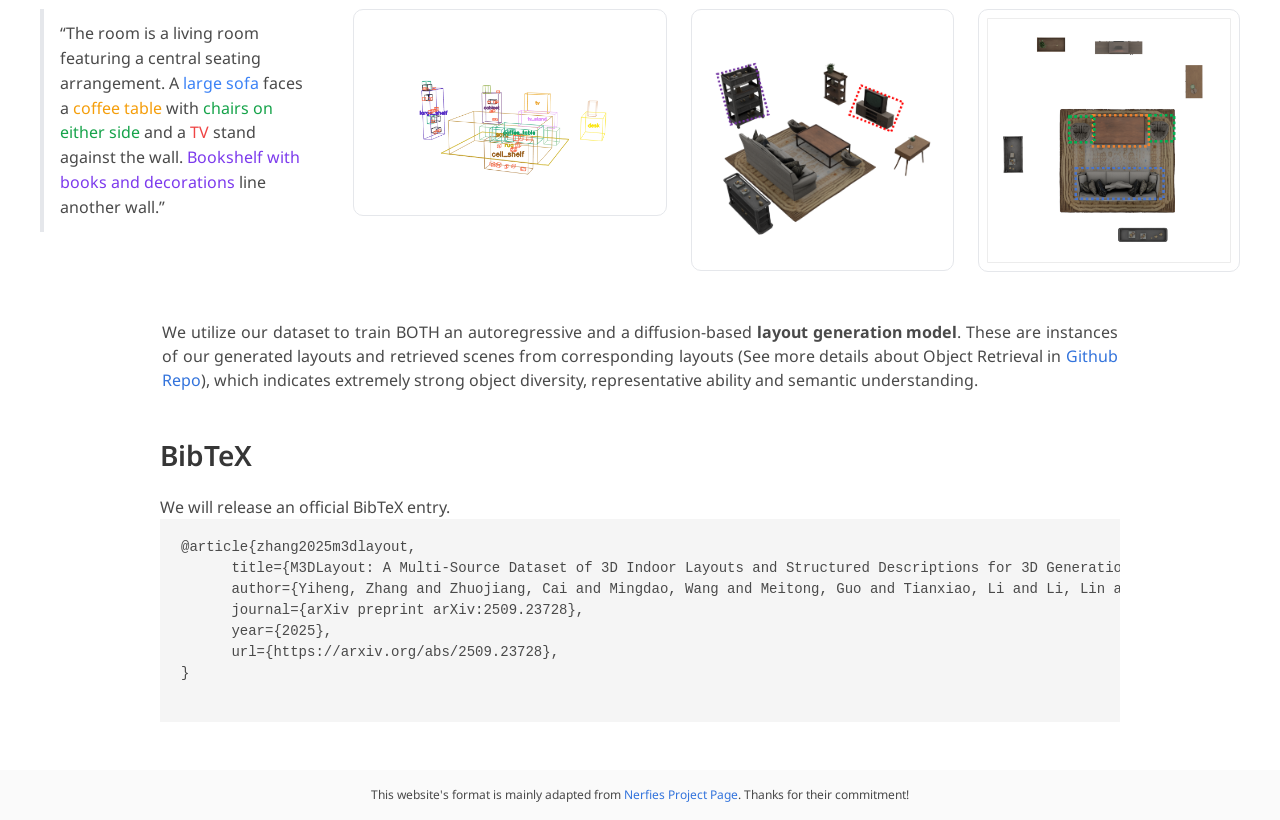
==== commit 71677acf: "v2" ====
--- a/index.html
+++ b/index.html
@@ -166,7 +166,7 @@
             However, the learning capabilities of current 3D indoor layout generation models
             are constrained by the limited scale, diversity, and annotation quality of existing datasets. To address
             this, we introduce <b>M3DLayout, a large-scale, multi-source dataset for 3D indoor layout generation</b>.
-            M3DLayout comprises <b>15,080 layouts</b> and over <b>258k object instances</b>, integrating three distinct
+            M3DLayout comprises <b>21,367  layouts</b> and over <b>433k object instances</b>, integrating three distinct
             sources: real-world scans, professional CAD designs, and procedurally generated scenes. Each layout
             is paired with detailed structured text describing global scene summaries, relational placements
             of large furniture, and fine-grained arrangements of smaller items. This diverse and richly annotated
@@ -534,7 +534,7 @@
     <div class="column is-four-fifths">
       <div class="content has-text-justified">
         <p>
-          We utilize our dataset to train a diffusion-based <b>layout generation model</b>. These are instances of our generated layouts and retrieved scenes from corresponding layouts (See more details about Object Retrieval in 
+          We utilize our dataset to train BOTH an autoregressive and a diffusion-based <b>layout generation model</b>. These are instances of our generated layouts and retrieved scenes from corresponding layouts (See more details about Object Retrieval in 
           <a href="https://github.com/Graphic-Kiliani/Object-Retrieval-Layout2Scene/tree/main"
           target="_blank" rel="noopener noreferrer">Github Repo</a>), 
           which indicates extremely strong object diversity, representative ability and semantic understanding.
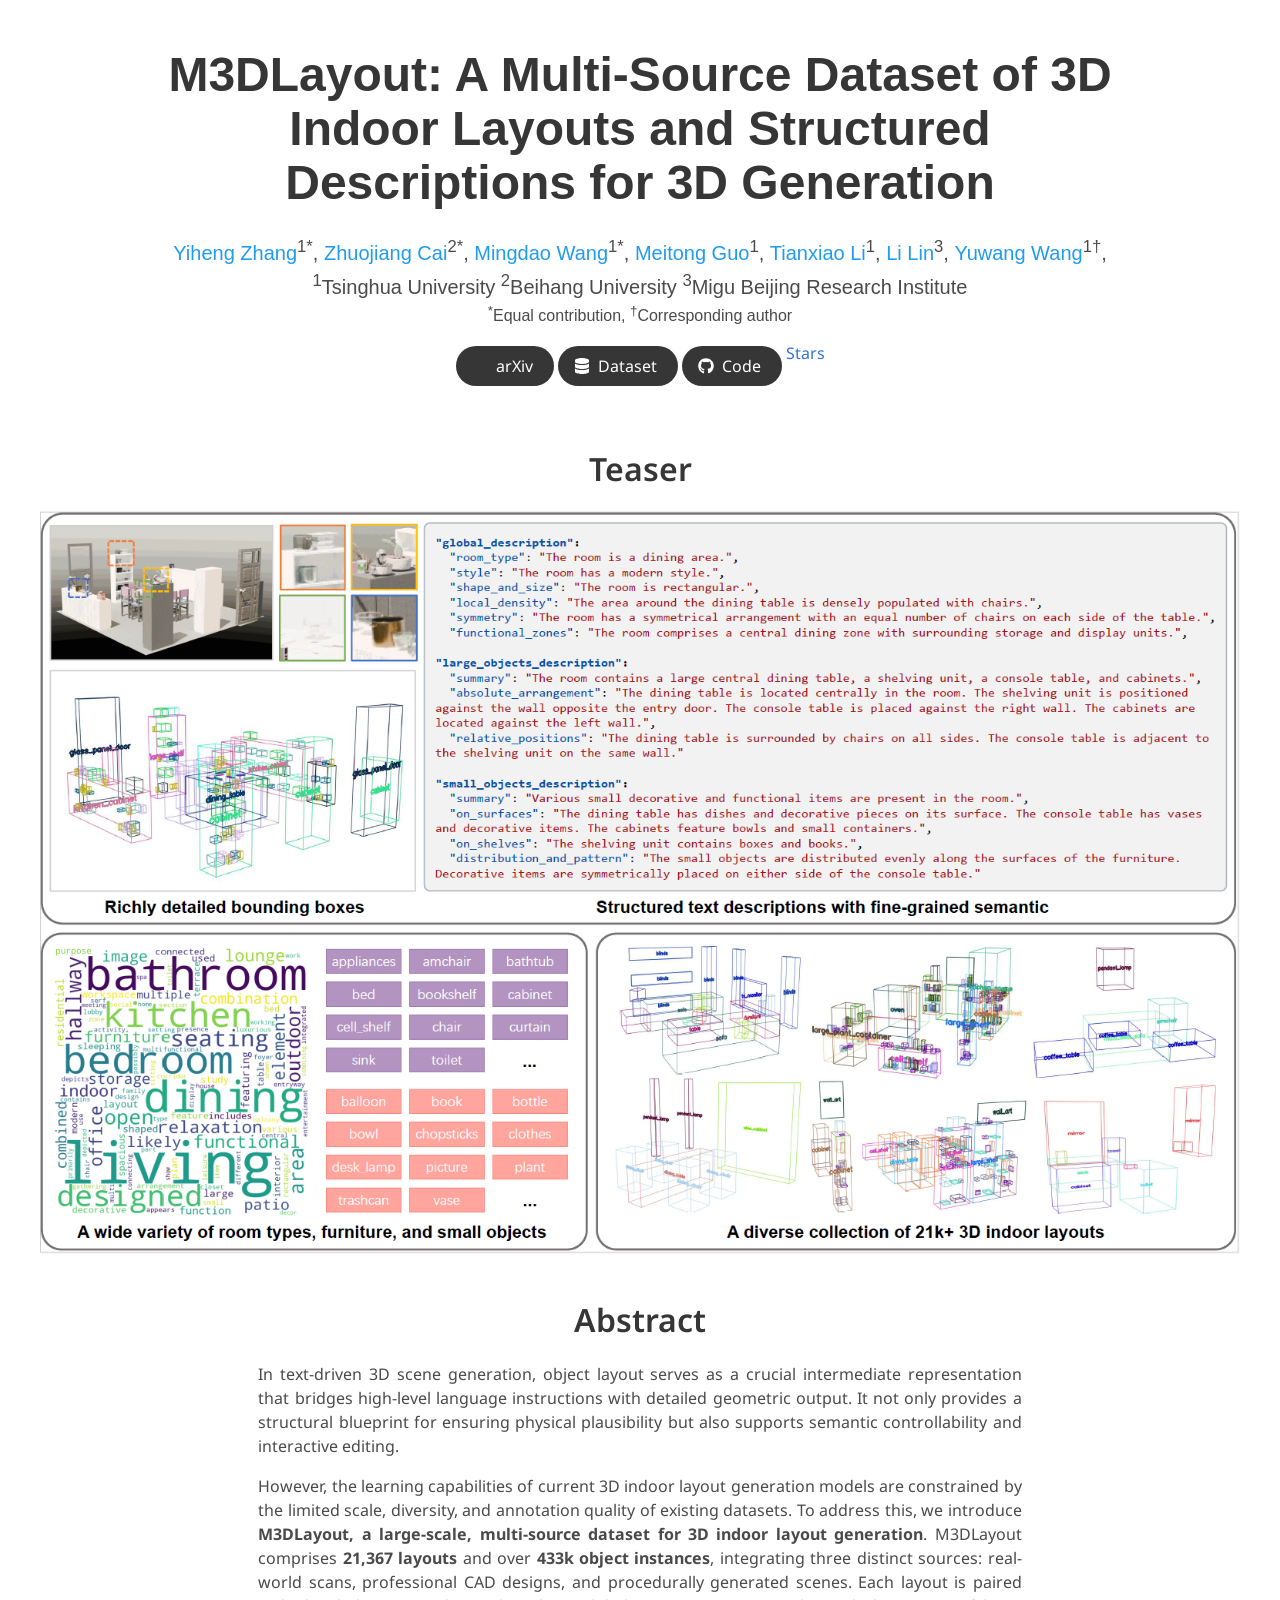
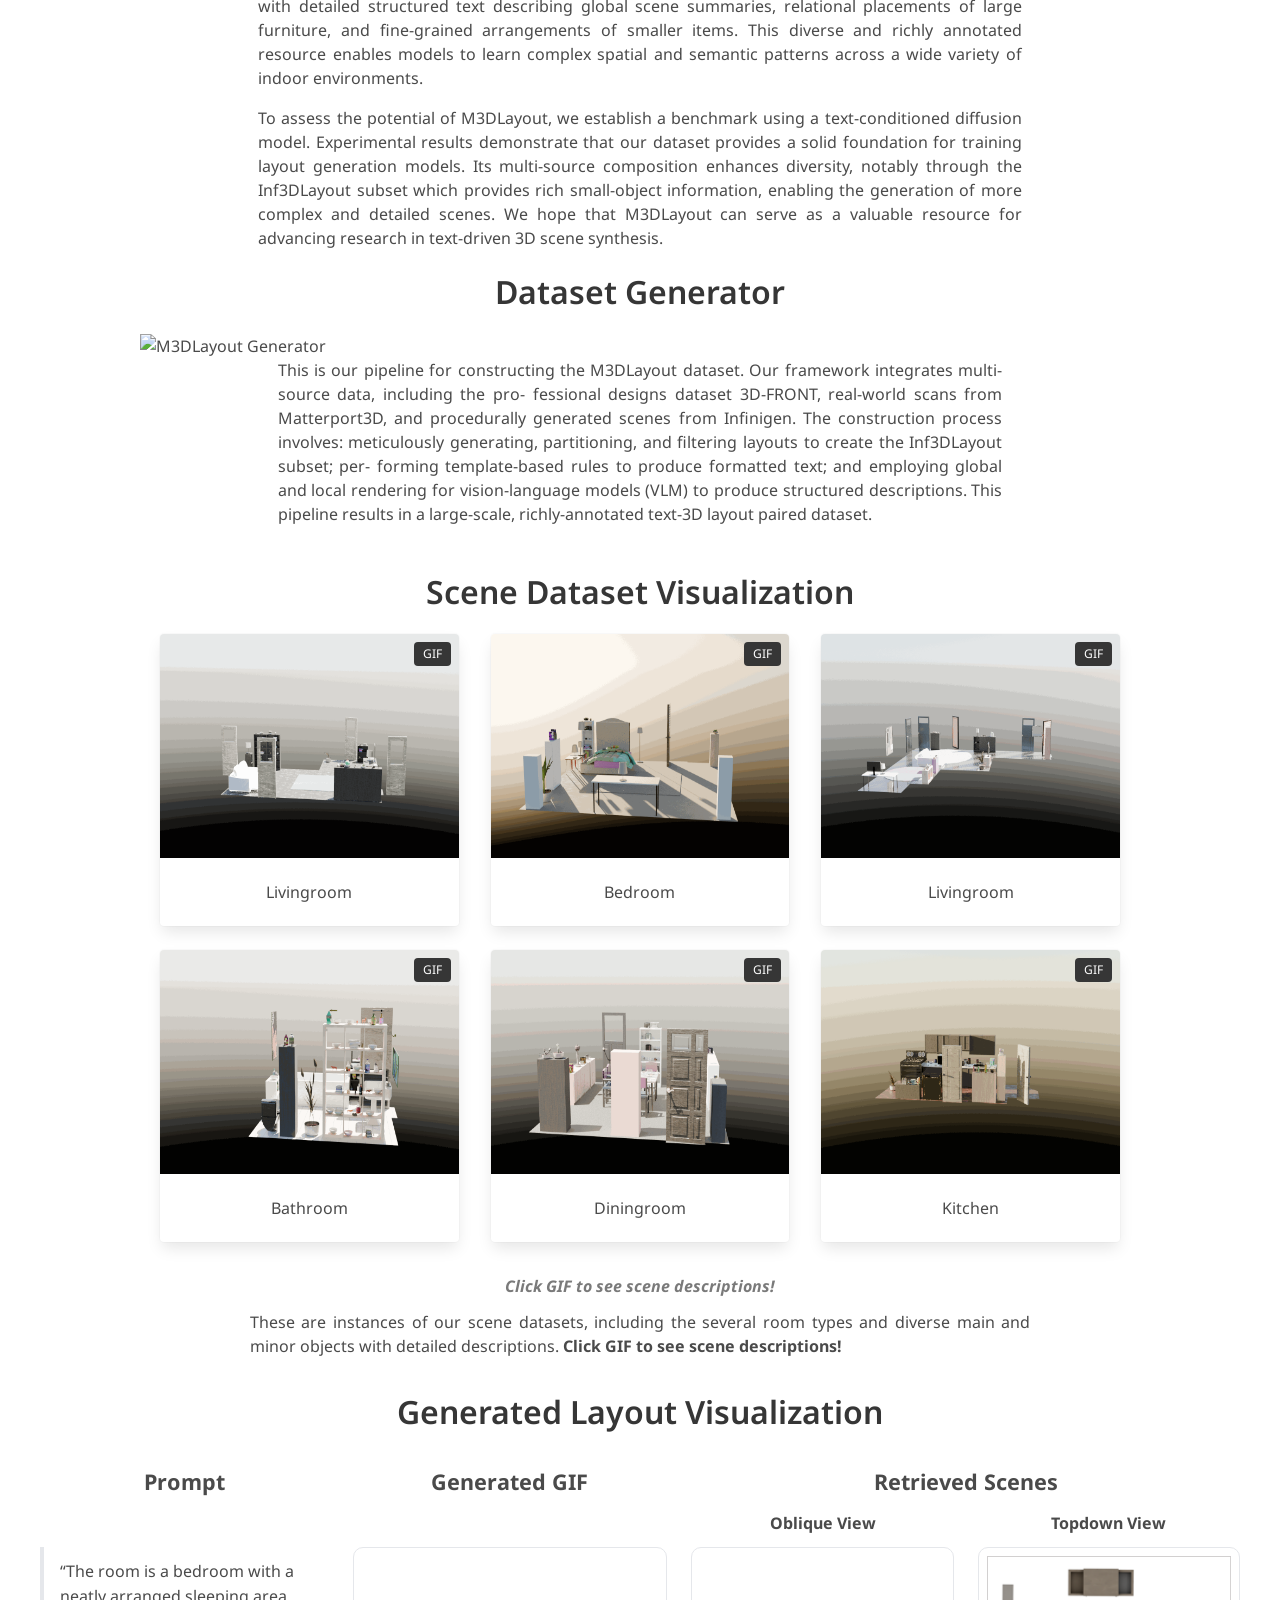
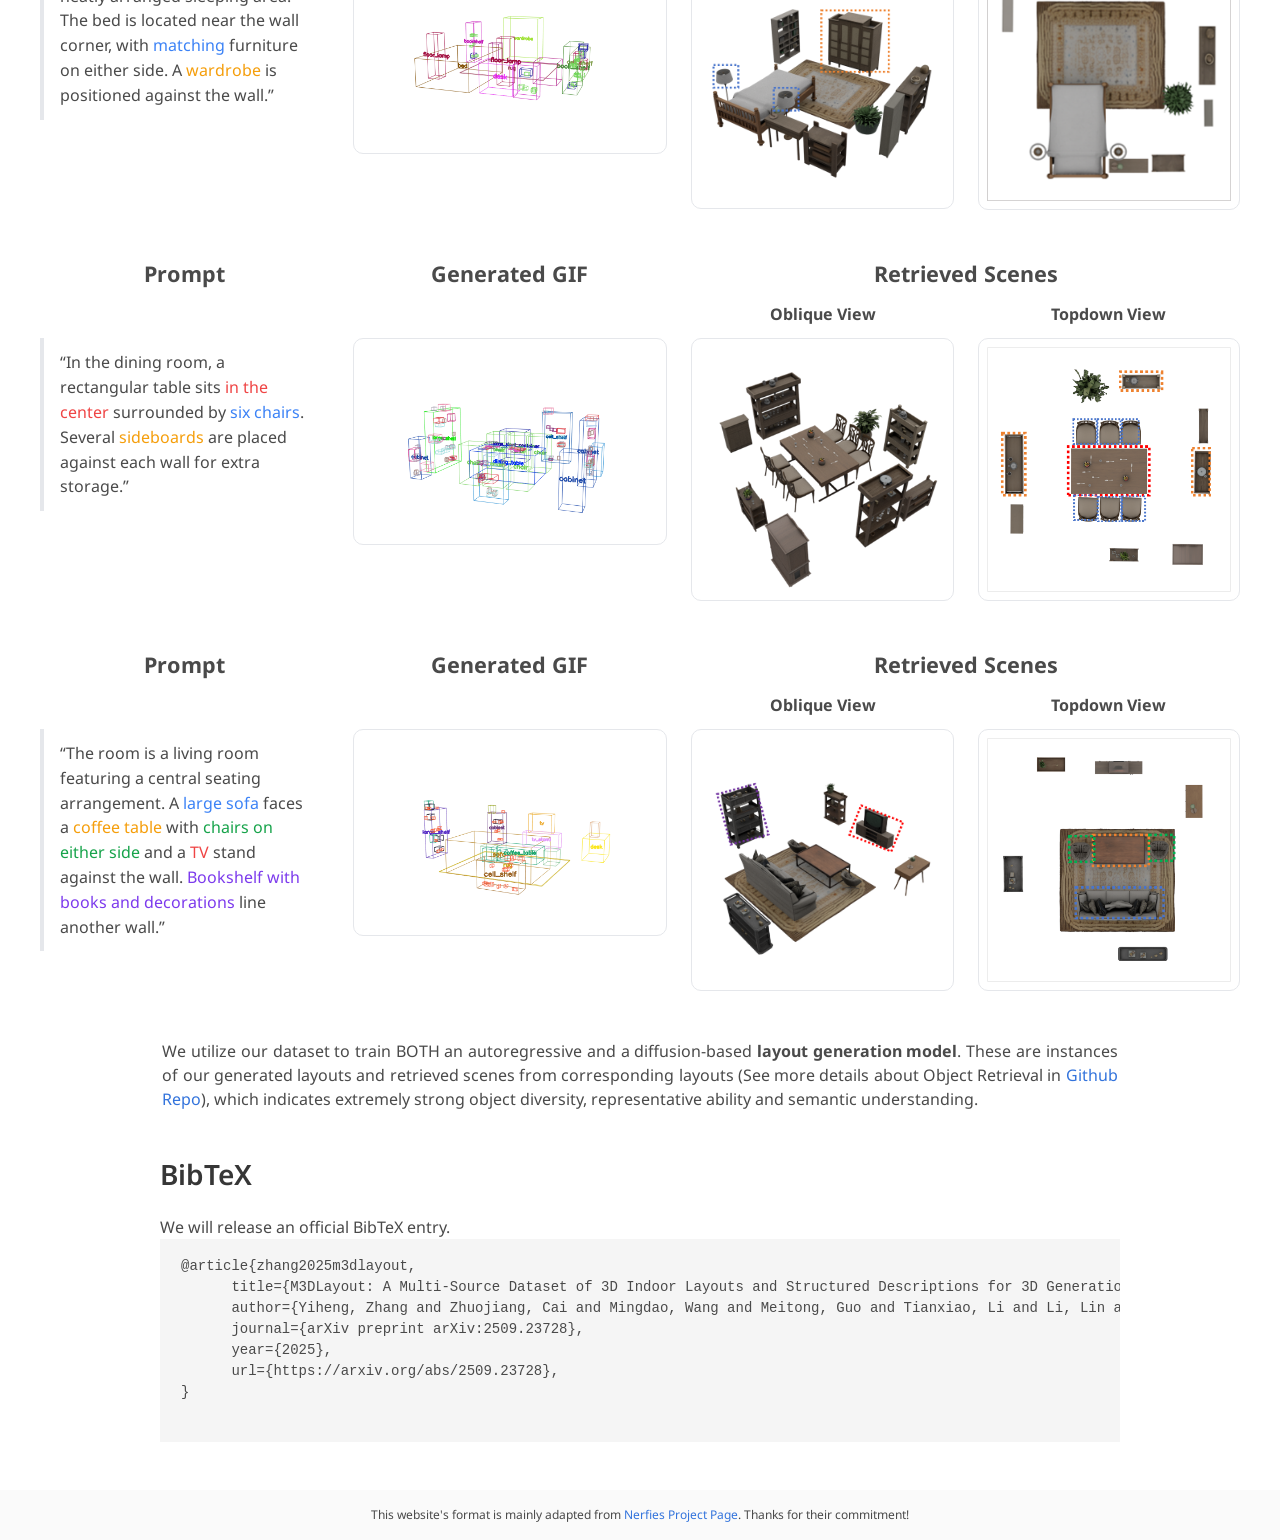
==== commit a3302e11: "release dataset" ====
--- a/index.html
+++ b/index.html
@@ -7,7 +7,7 @@
         content="MLayout: A Multi-Source Dataset of 3D Indoor Layouts and Structured Descriptions for Text-to-3D Generation">
   <meta name="keywords" content="3D Layout, dataset, generative model">
   <meta name="viewport" content="width=device-width, initial-scale=1">
-  <title>MLayout: A Multi-Source Dataset of 3D Indoor Layouts and Structured Descriptions for Text-to-3D Generation</title>
+  <title>M3DLayout: A Multi-Source Dataset of 3D Indoor Layouts and Structured Descriptions for 3D Generation</title>
 
   <link href="https://fonts.googleapis.com/css?family=Google+Sans|Noto+Sans|Castoro"
         rel="stylesheet">
@@ -89,7 +89,7 @@
                   <span class="icon">
                       <i class="fas fa-database"></i>
                   </span>
-                  <span>Dataset(Coming Soon!)</span>
+                  <span>Dataset</span>
                 </a>
               </span>
 
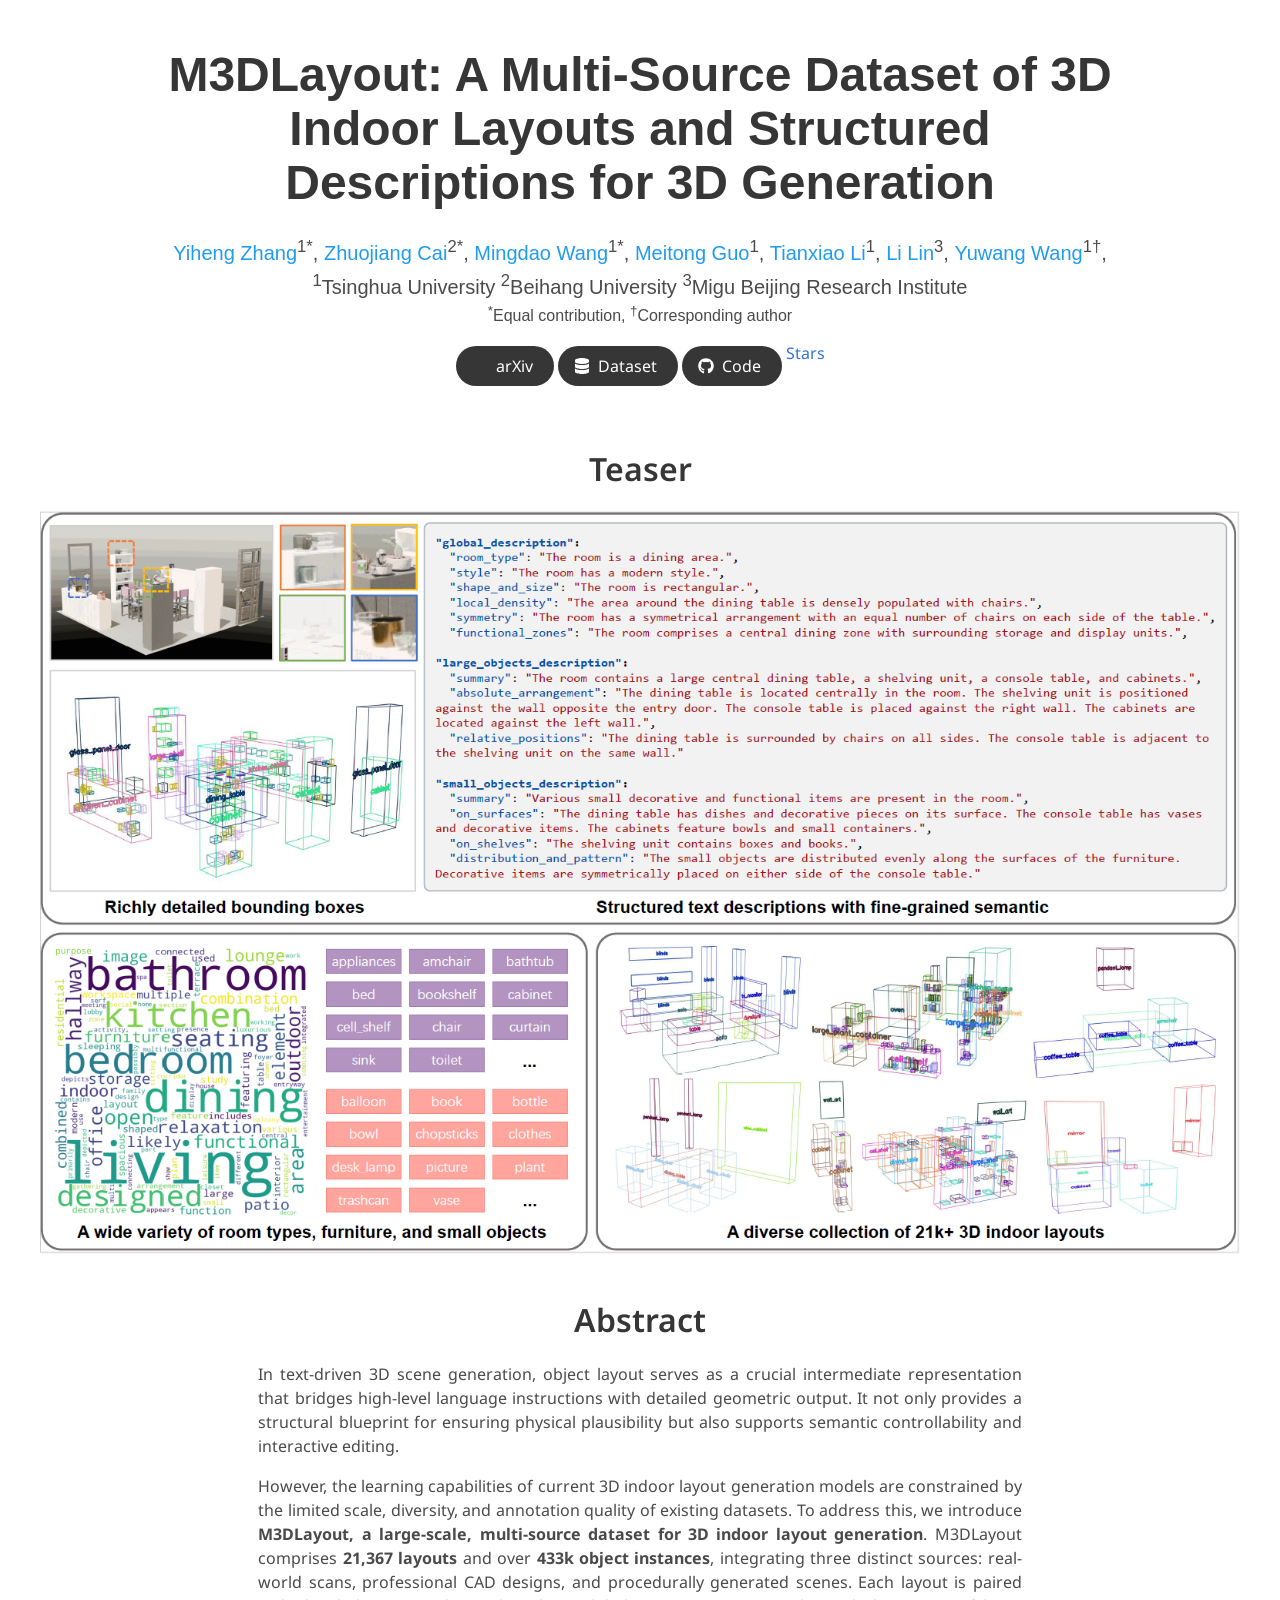
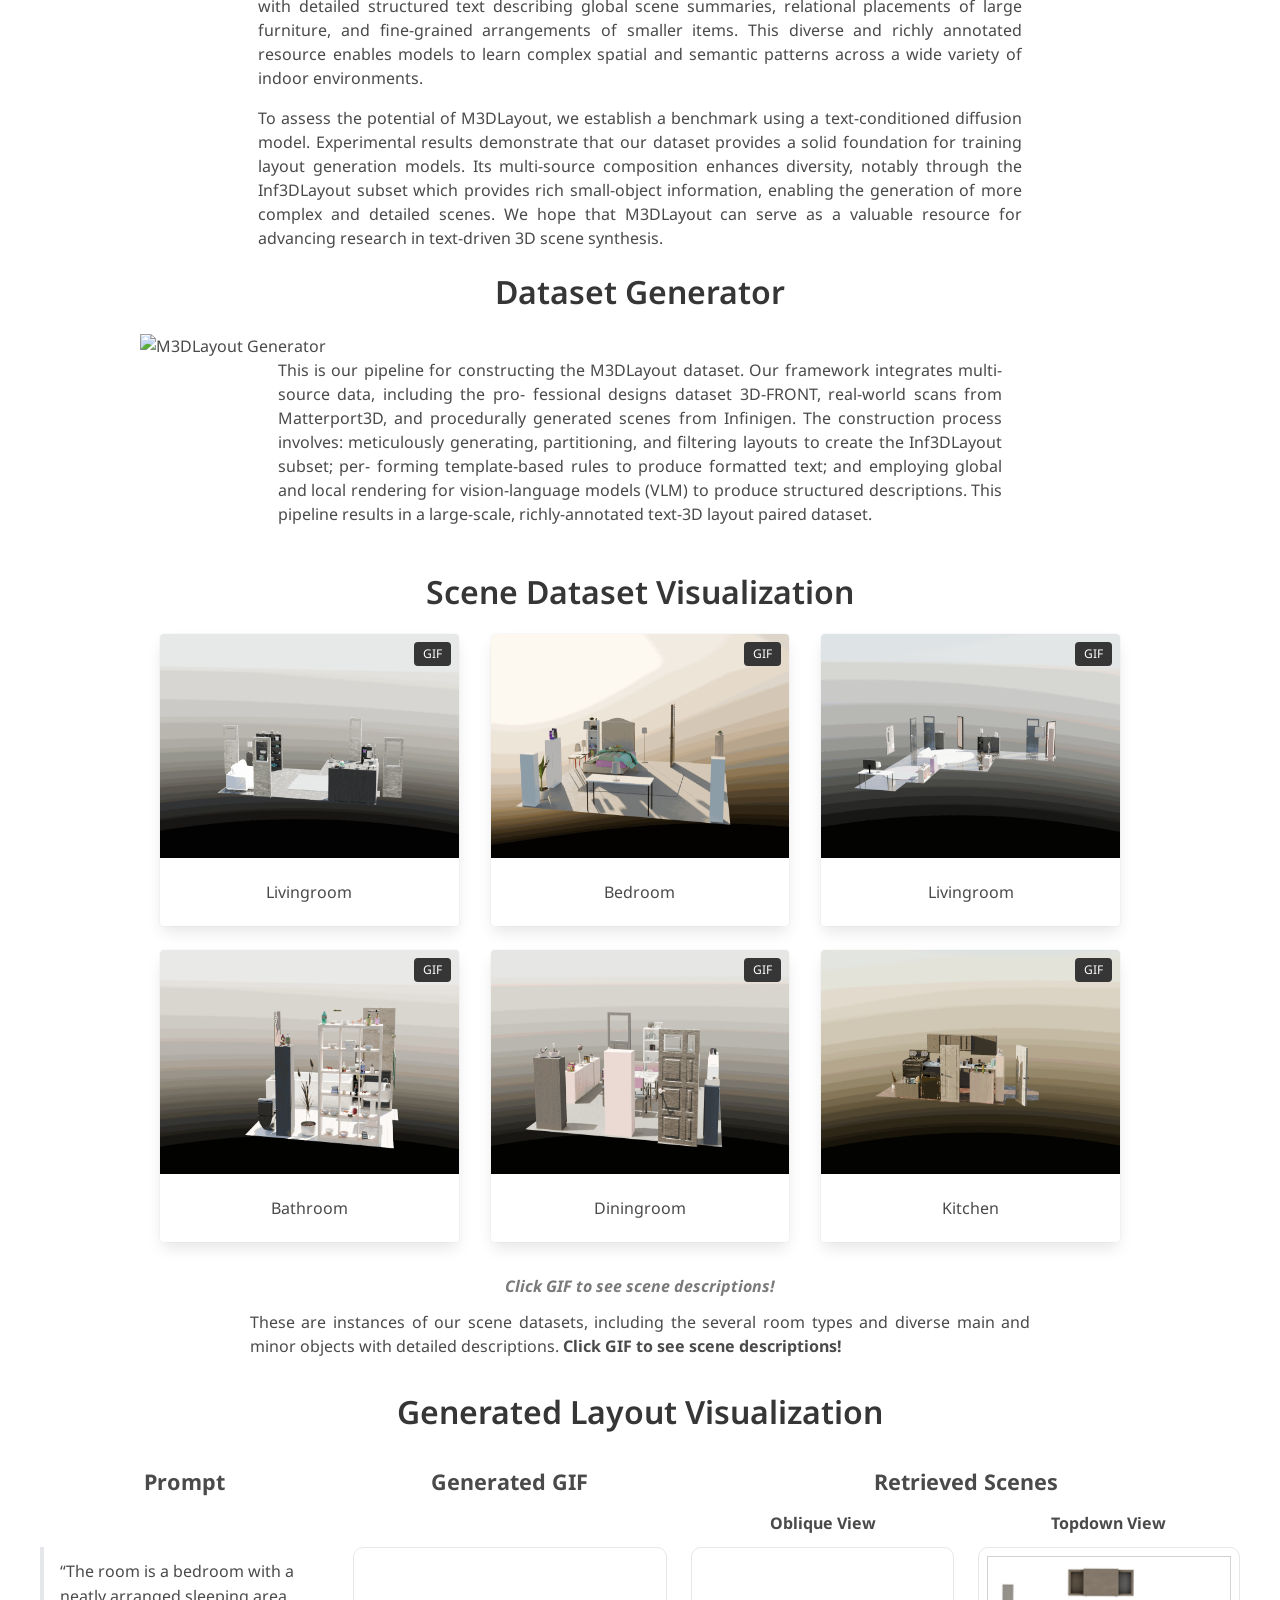
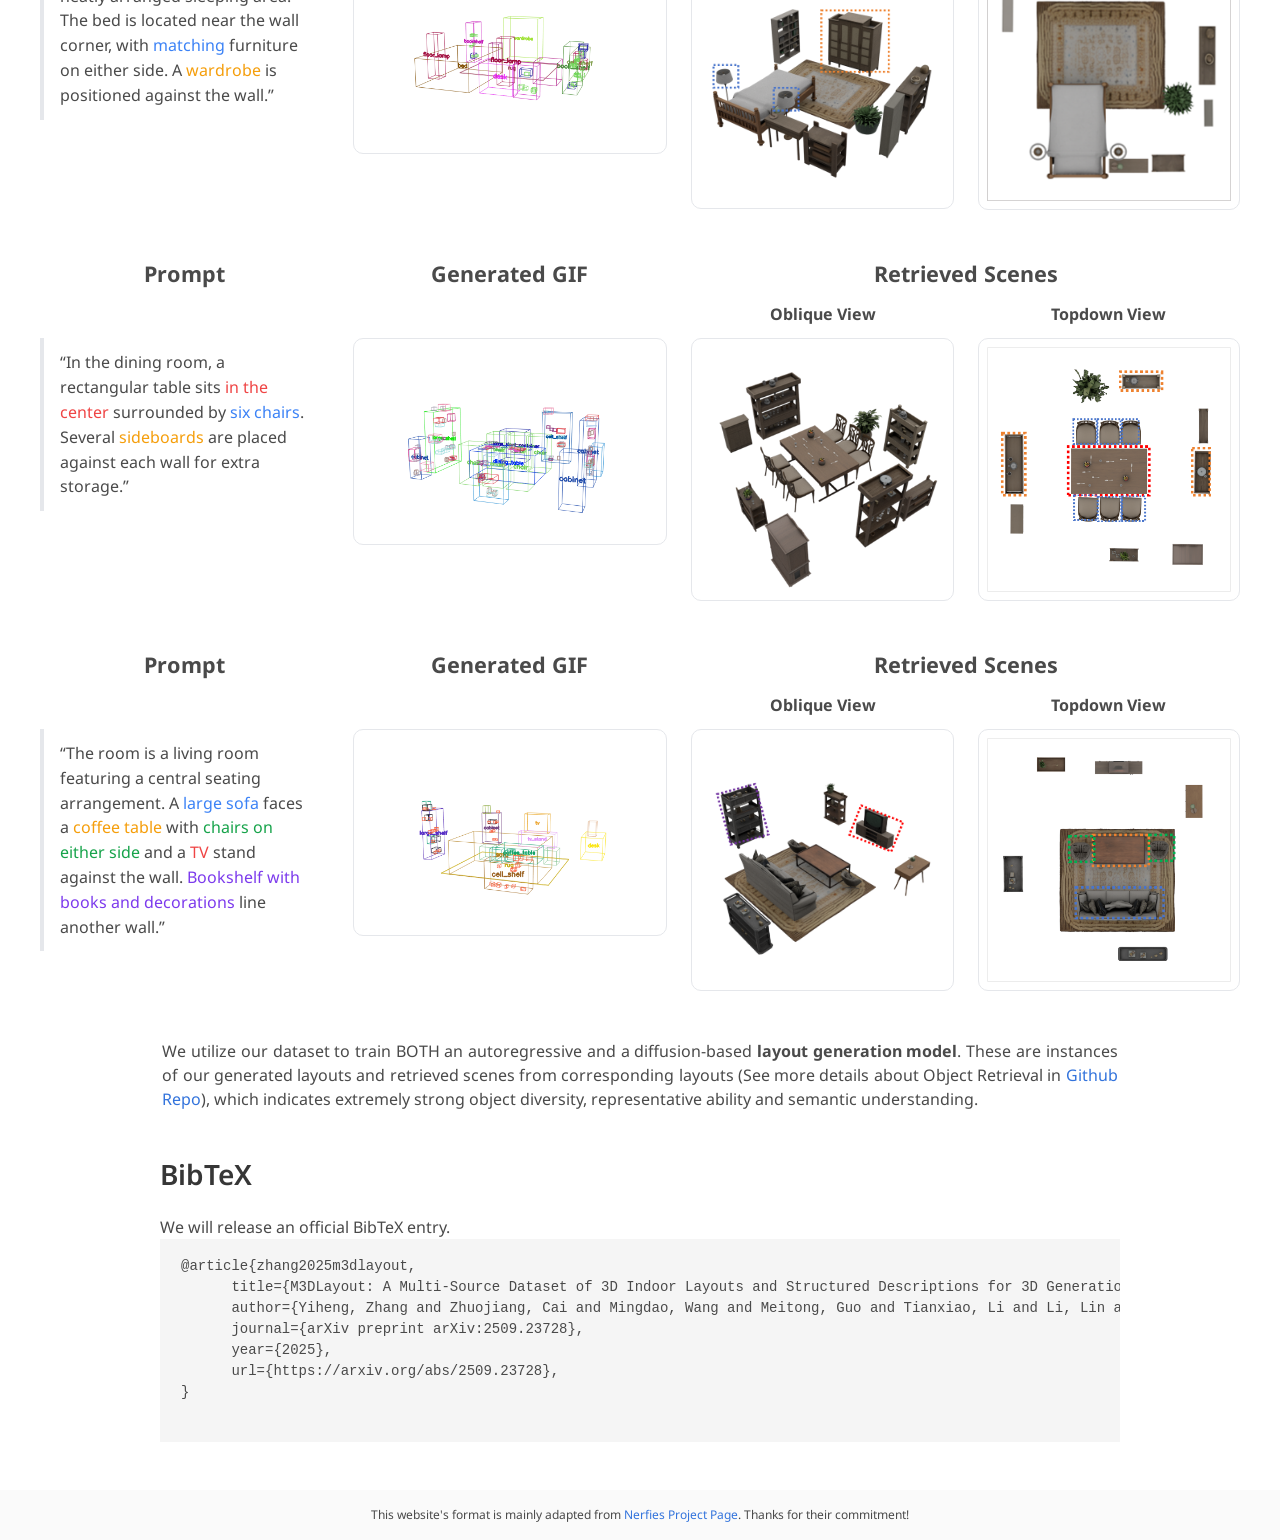
==== commit b5659d7a: "add linkage" ====
--- a/index.html
+++ b/index.html
@@ -85,7 +85,8 @@
 
               <!-- Dataset Link -->
               <span class="link-block">
-                <a class="external-link button is-normal is-rounded is-dark">
+                <a href="https://pan.baidu.com/s/1MORQDB4LOROMiKx4FK1uog?pwd=77xy"
+                  class="external-link button is-normal is-rounded is-dark">
                   <span class="icon">
                       <i class="fas fa-database"></i>
                   </span>
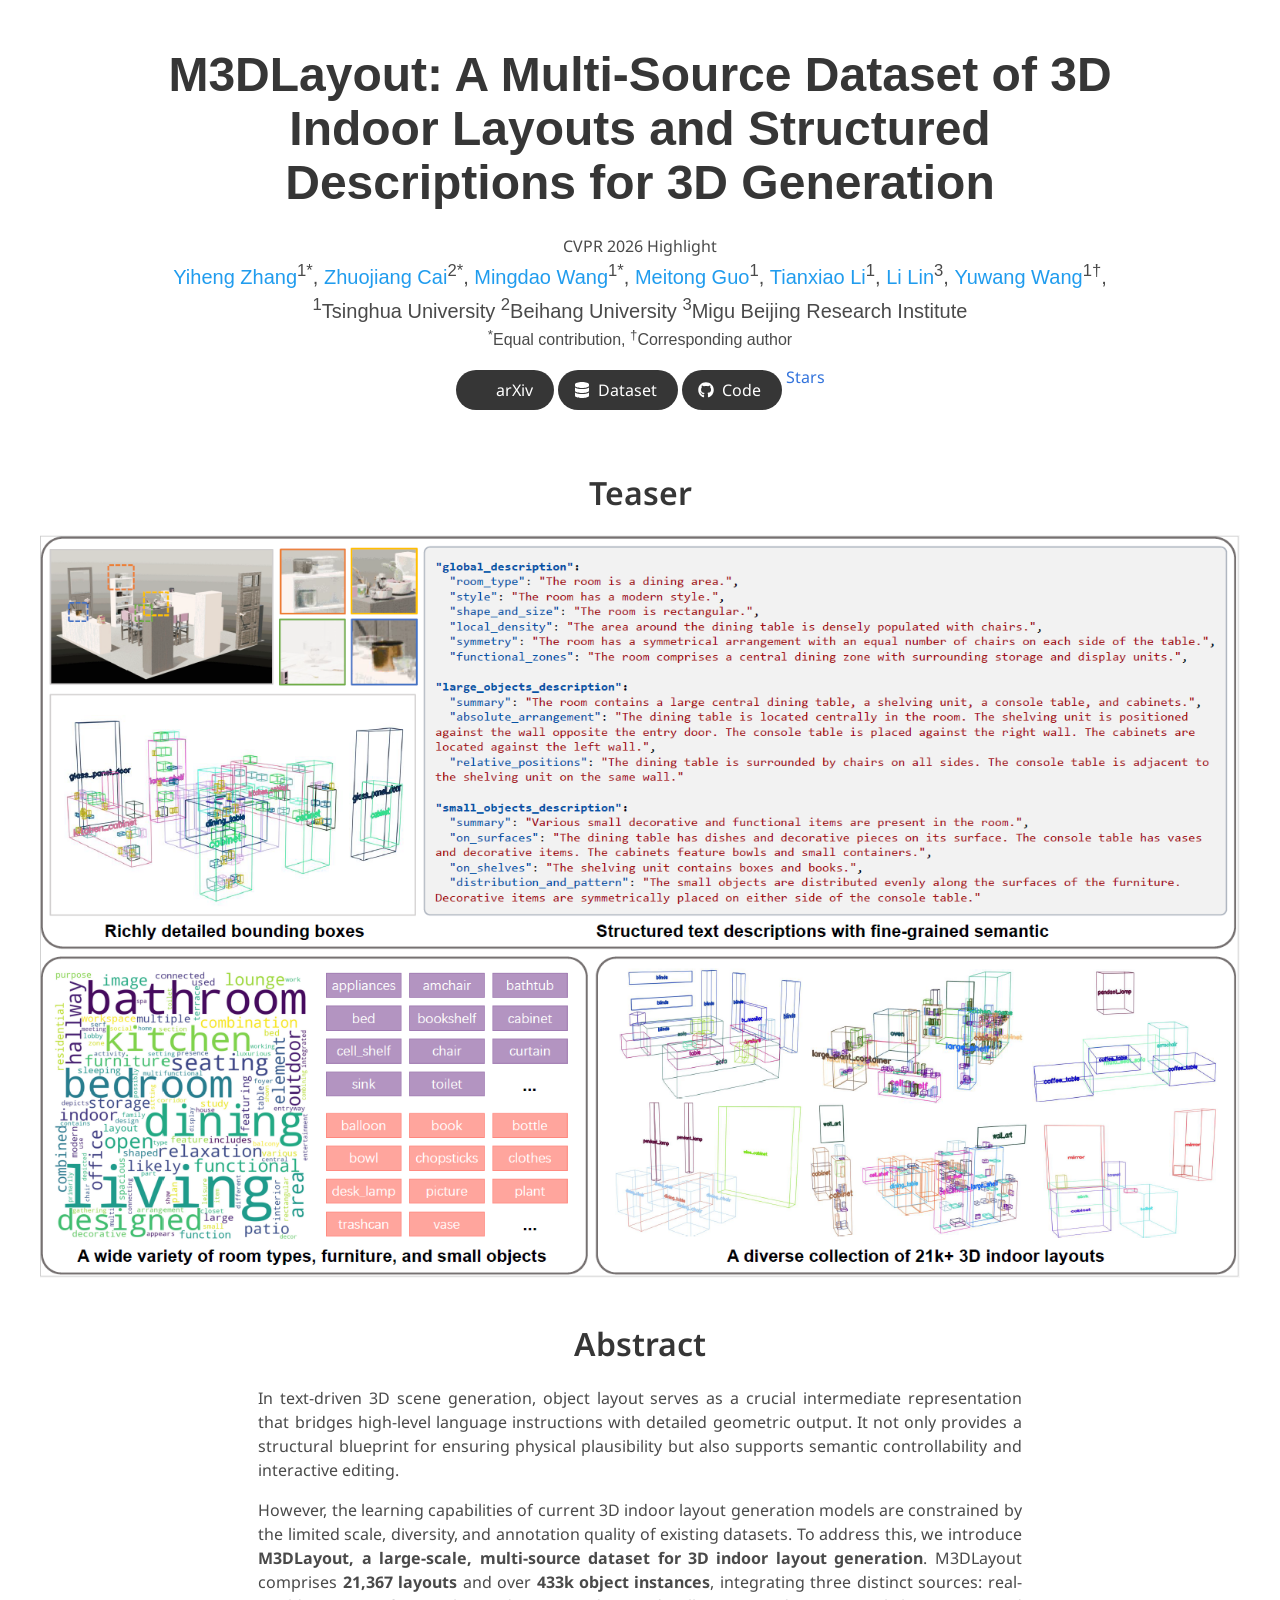
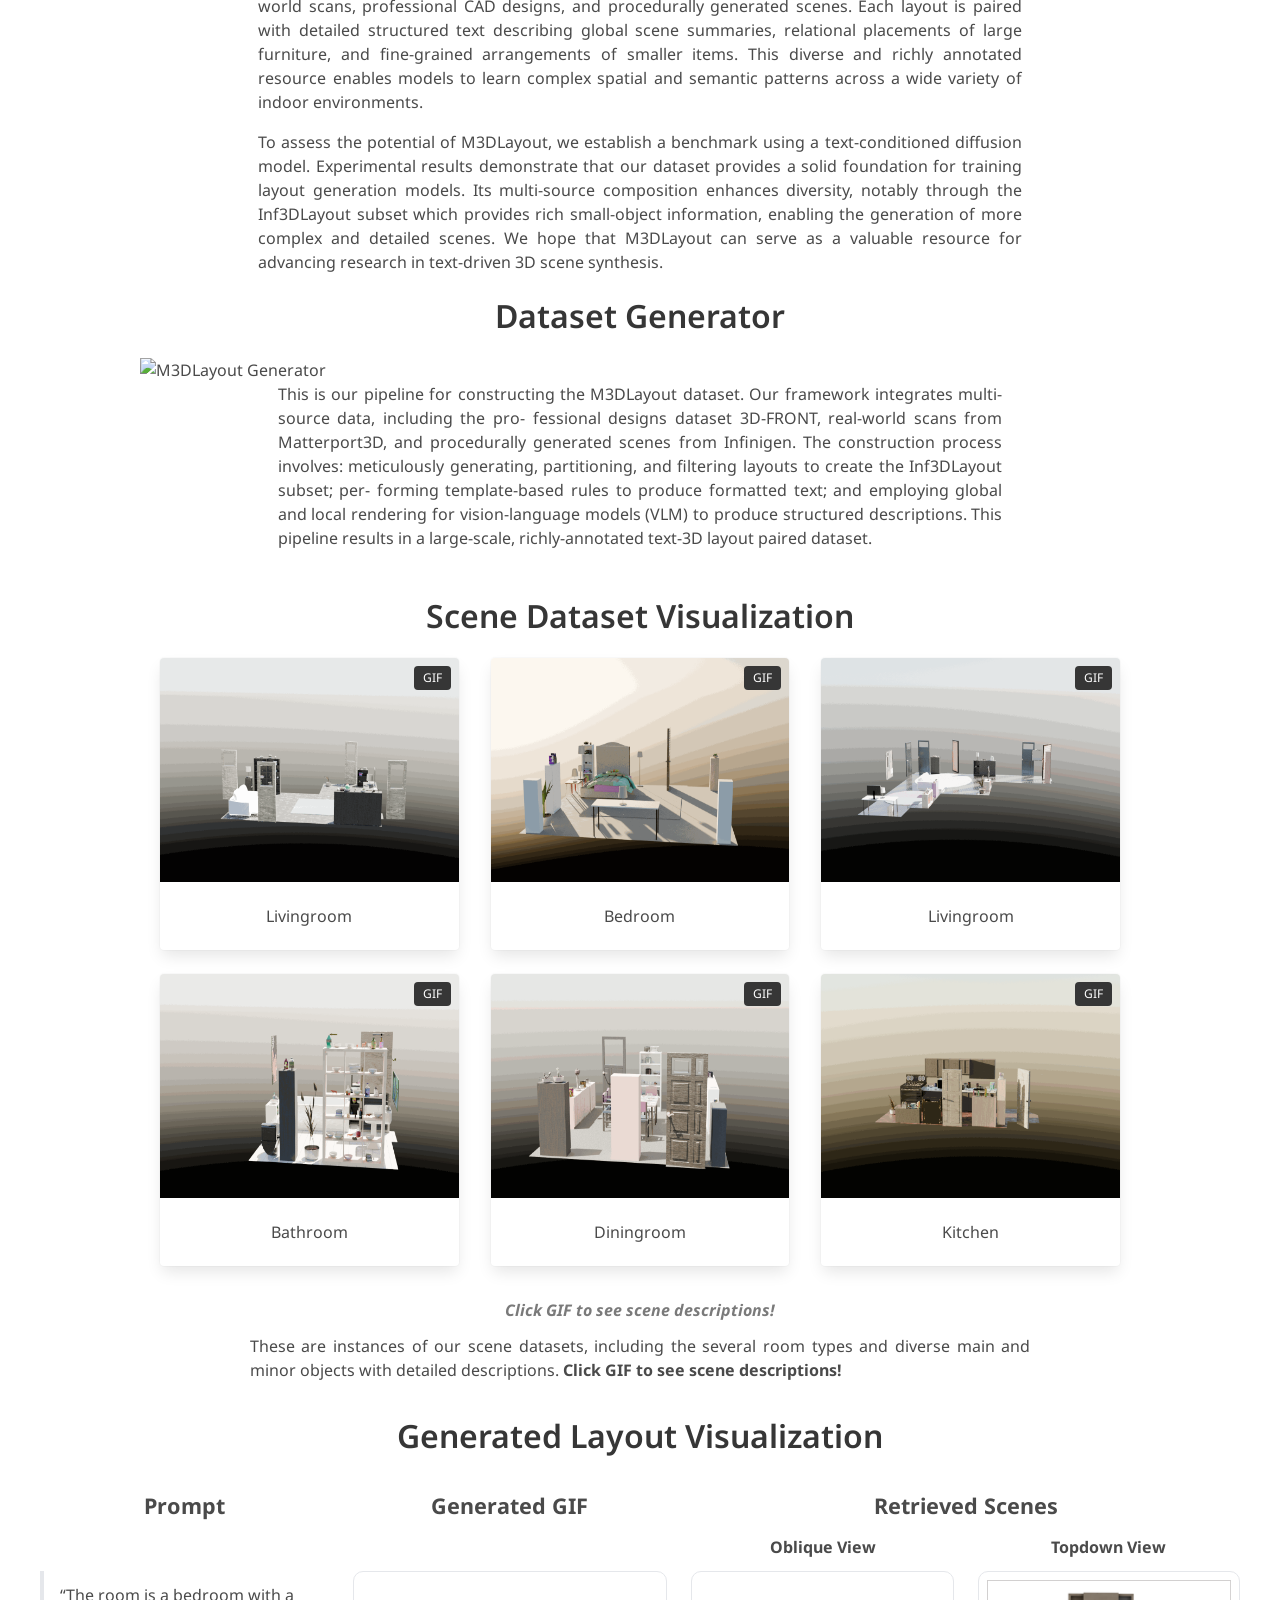
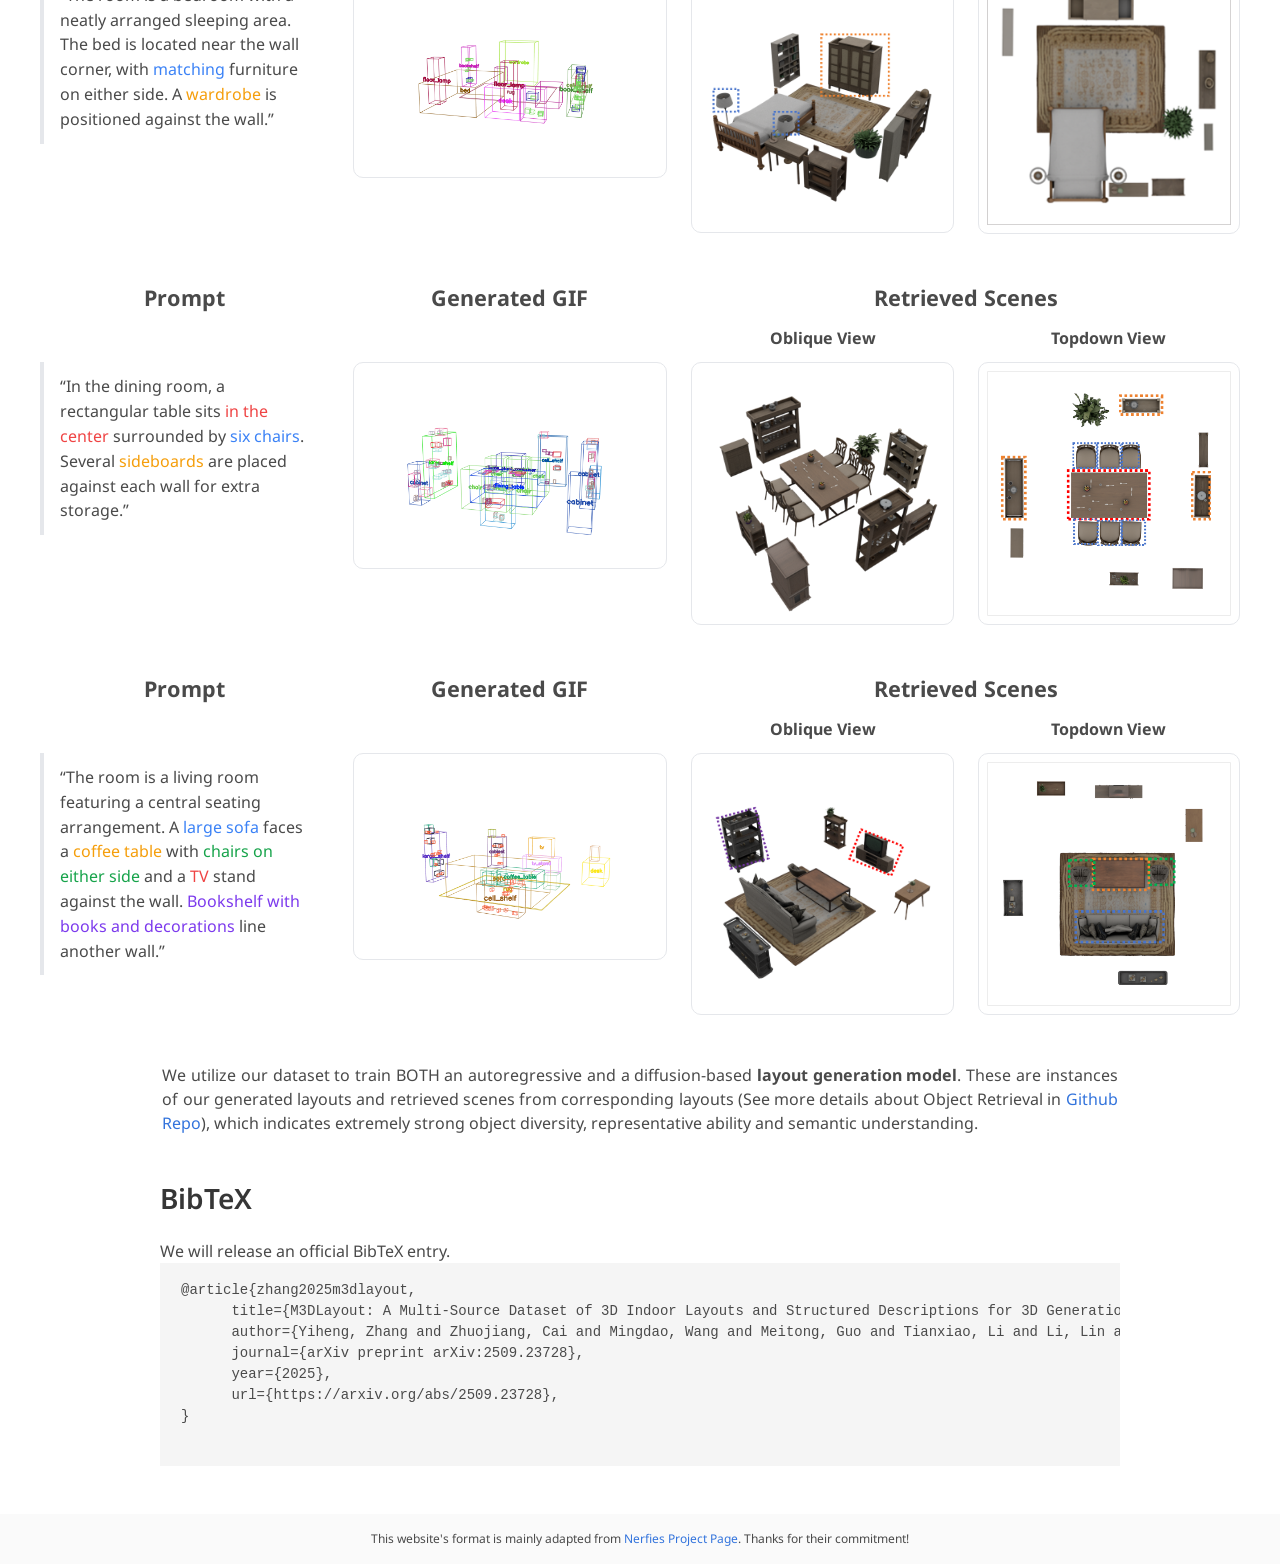
==== commit 7bf0181c: "update linkage" ====
--- a/index.html
+++ b/index.html
@@ -36,10 +36,10 @@
       <div class="columns is-centered">
         <div class="column has-text-centered">
           <h1 class="title is-1 publication-title">M3DLayout: A Multi-Source Dataset of 3D Indoor Layouts and Structured Descriptions for 3D Generation</h1>
-
+          CVPR 2026 Highlight
           <div class="is-size-5 publication-authors">
             <span class="author-block">
-              <a href="https://github.com/Graphic-Kiliani" target="_blank">Yiheng Zhang</a><sup>1*</sup>,</span>
+              <a href="https://graphic-kiliani.github.io/homepage/" target="_blank">Yiheng Zhang</a><sup>1*</sup>,</span>
             <span class="author-block">
               <a href="https://www.caizhuojiang.com/" target="_blank">Zhuojiang Cai</a><sup>2*</sup>,</span>
             <span class="author-block">
@@ -85,7 +85,7 @@
 
               <!-- Dataset Link -->
               <span class="link-block">
-                <a href="https://pan.baidu.com/s/1MORQDB4LOROMiKx4FK1uog?pwd=77xy"
+                <a href="https://huggingface.co/datasets/Metaverse-AI-Lab/M3DLayout"
                   class="external-link button is-normal is-rounded is-dark">
                   <span class="icon">
                       <i class="fas fa-database"></i>
@@ -96,7 +96,7 @@
 
               <!-- Code Link -->
               <span class="link-block">
-                <a href="https://github.com/Graphic-Kiliani/M3DLayout-A-Multi-Source-Dataset-of-3D-Indoor-Layouts-and-Structured-Descriptions-for-3D-Generation"
+                <a href="https://github.com/Graphic-Kiliani/M3DLayout-code"
                    class="external-link button is-normal is-rounded is-dark">
                   <span class="icon">
                       <i class="fab fa-github"></i>
@@ -107,7 +107,7 @@
               
               <!-- Github Star -->
               <a class="github-button" 
-                href="https://github.com/Graphic-Kiliani/M3DLayout-A-Multi-Source-Dataset-of-3D-Indoor-Layouts-and-Structured-Descriptions-for-3D-Generation" 
+                href="https://github.com/Graphic-Kiliani/M3DLayout-code" 
                 data-icon="octicon-star" data-show-count="true" data-size="large" 
                 aria-label="Star Graphic-Kiliani/M3DLayout... on GitHub">Stars</a>
             </div>
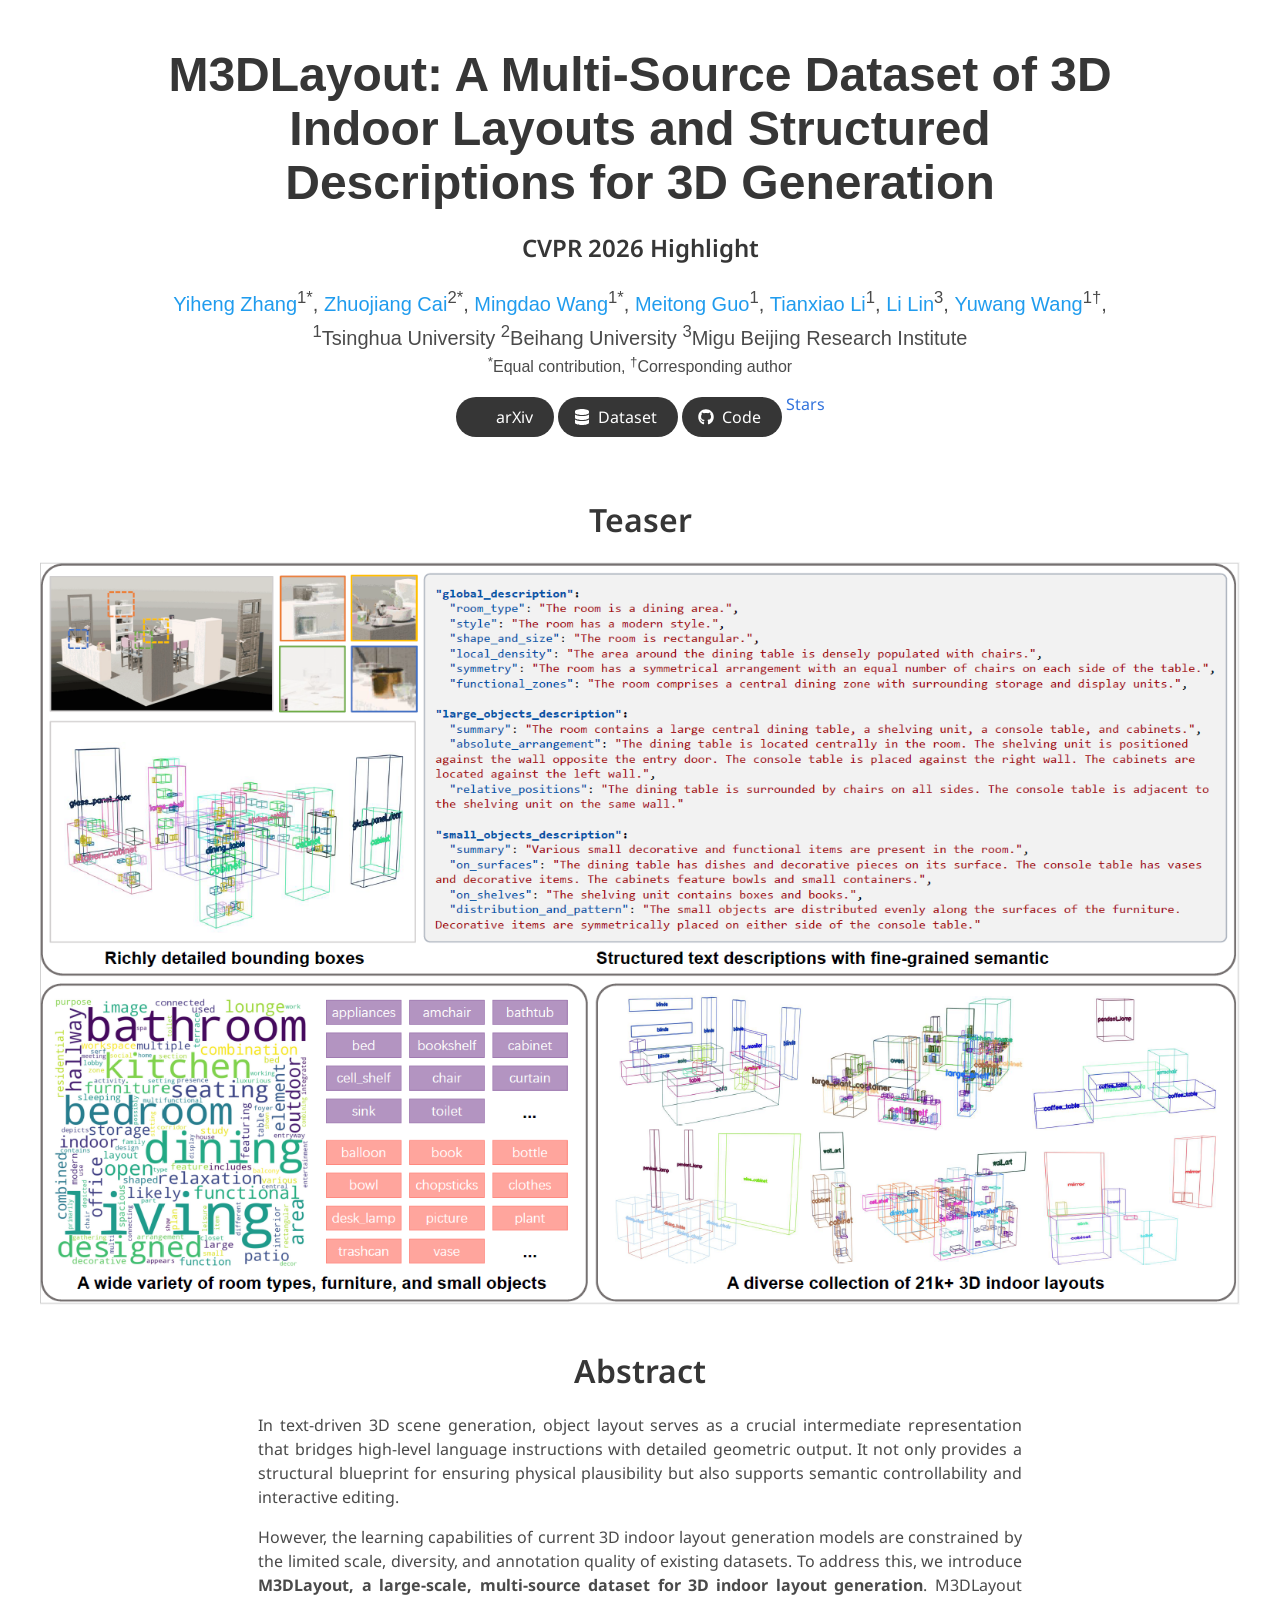
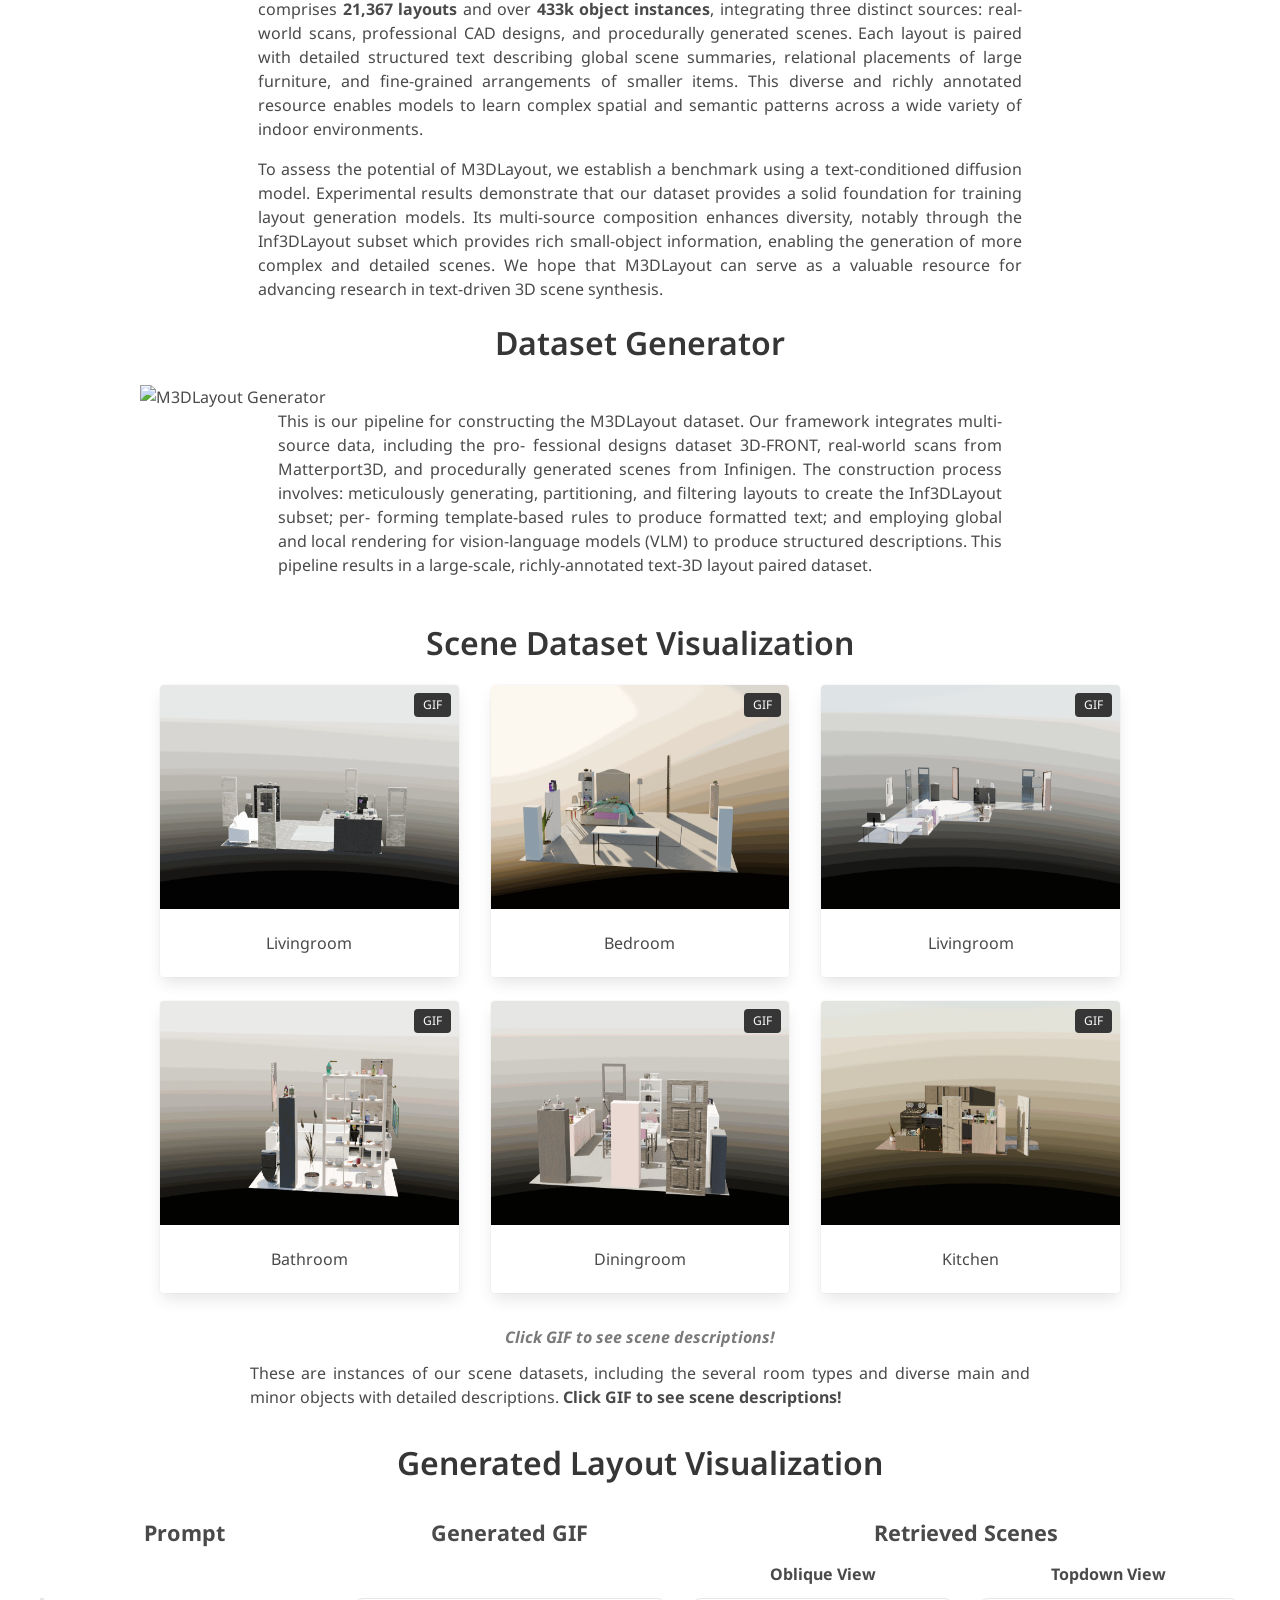
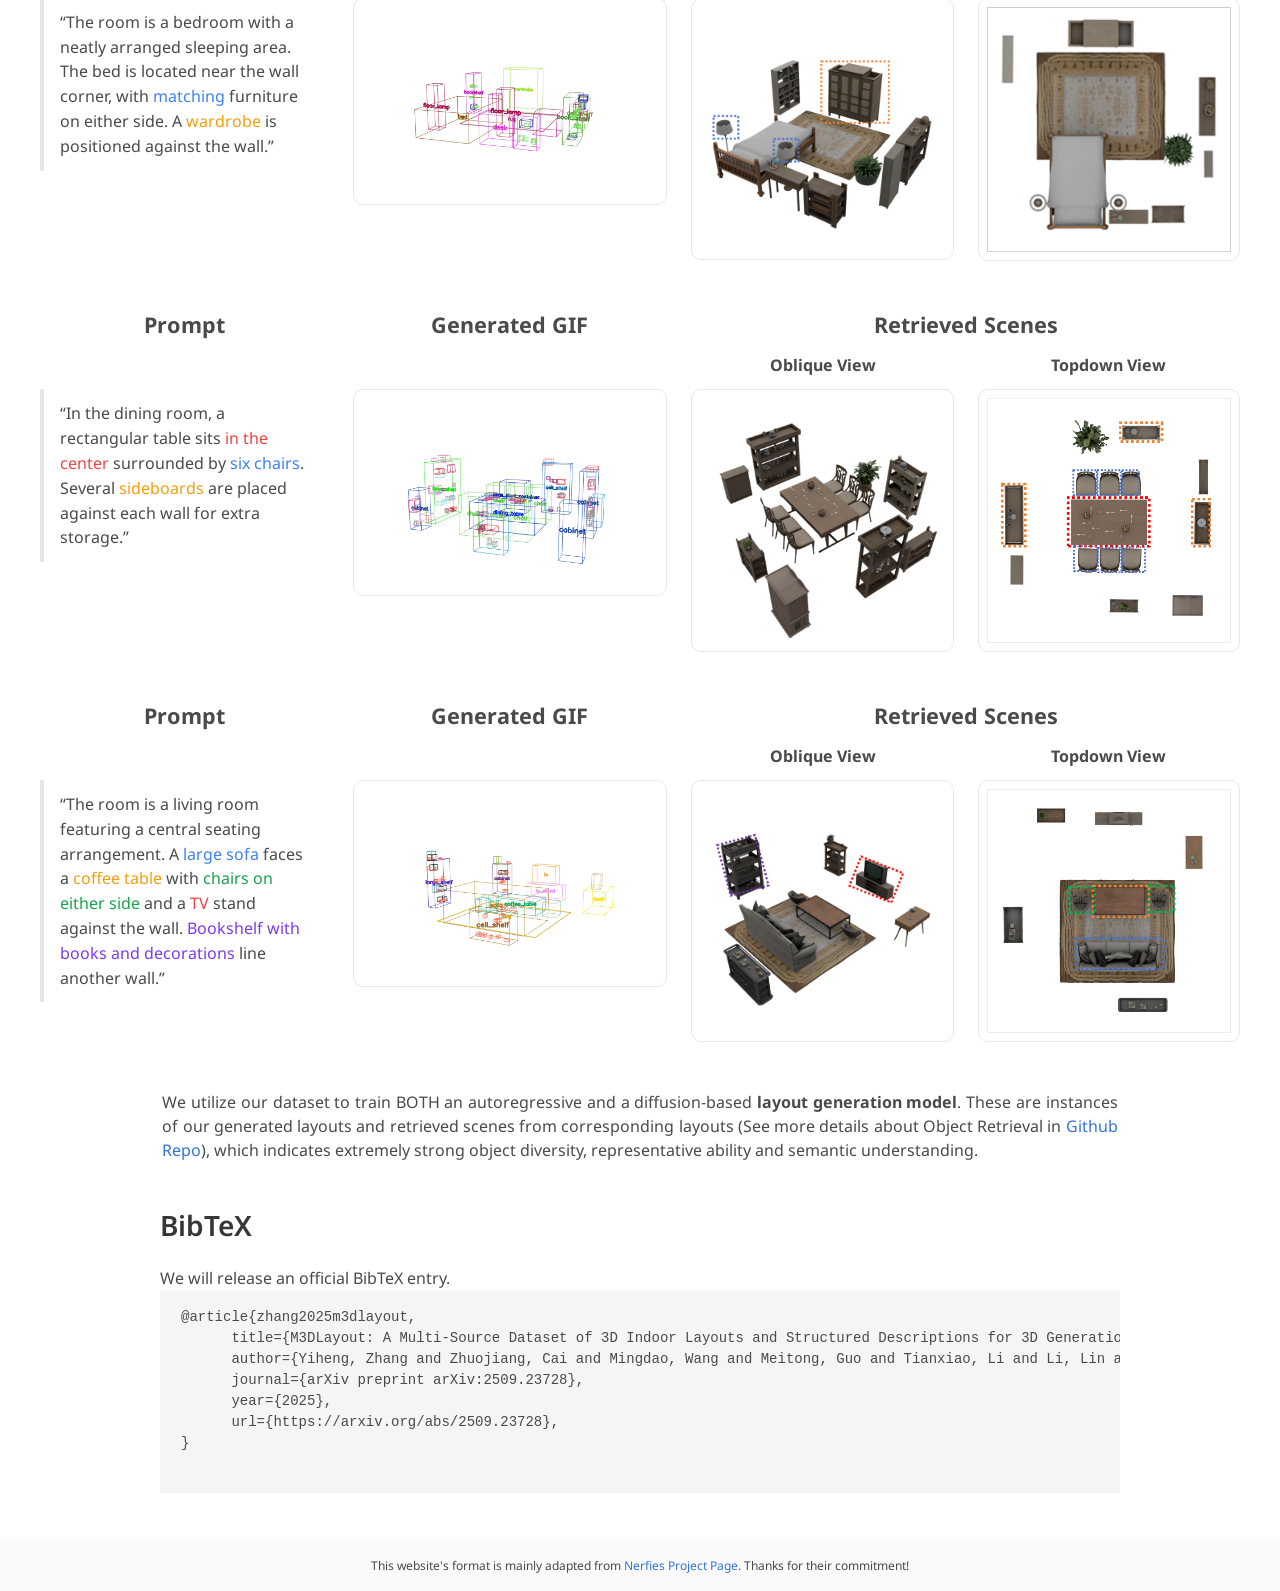
==== commit 2b318809: "font" ====
--- a/index.html
+++ b/index.html
@@ -36,7 +36,7 @@
       <div class="columns is-centered">
         <div class="column has-text-centered">
           <h1 class="title is-1 publication-title">M3DLayout: A Multi-Source Dataset of 3D Indoor Layouts and Structured Descriptions for 3D Generation</h1>
-          CVPR 2026 Highlight
+          <p class="title is-4 has-text-centered conference-highlight">CVPR 2026 Highlight</p>
           <div class="is-size-5 publication-authors">
             <span class="author-block">
               <a href="https://graphic-kiliani.github.io/homepage/" target="_blank">Yiheng Zhang</a><sup>1*</sup>,</span>
--- a/static/css/index.css
+++ b/static/css/index.css
@@ -33,6 +33,10 @@
   font-family: 'Google Sans', sans-serif;
 }
 
+.conference-highlight {
+  margin-top: 0.4rem;
+  margin-bottom: 0.8rem;
+}
 
 .publication-title {
 }
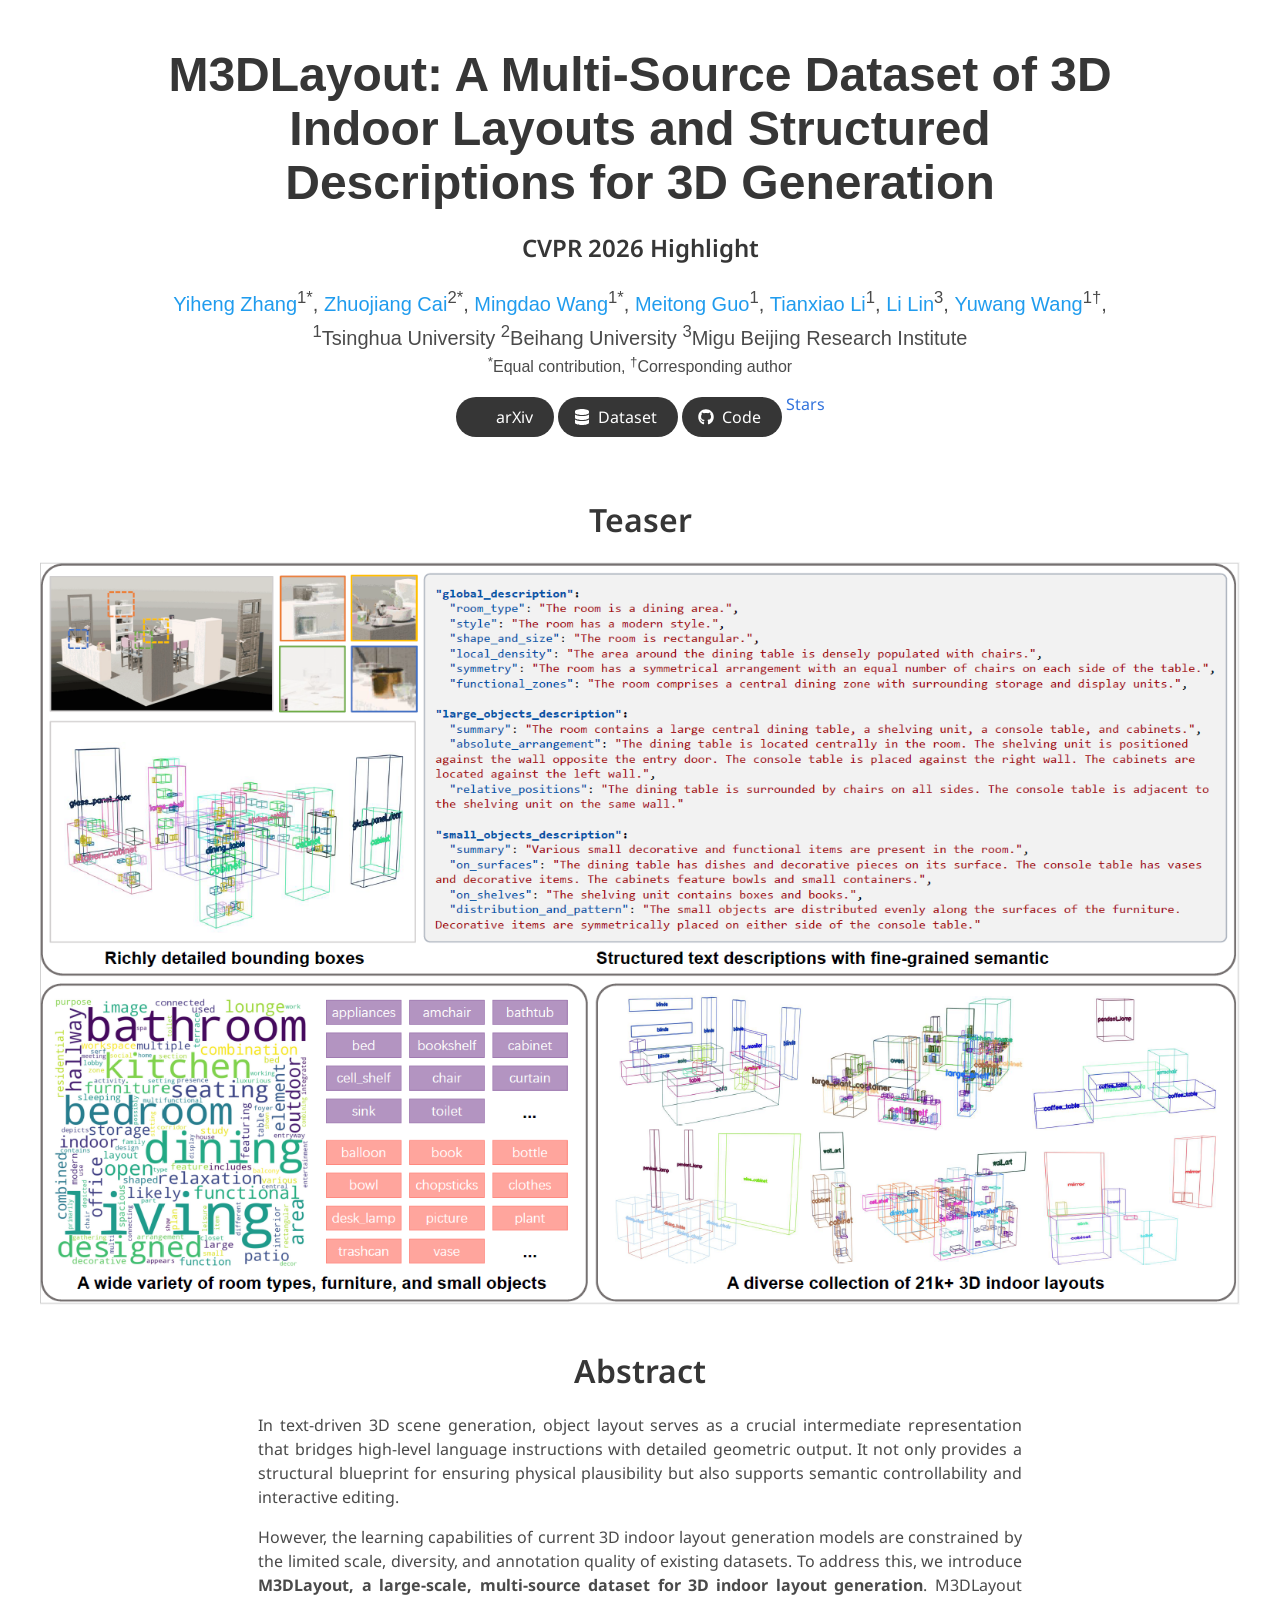
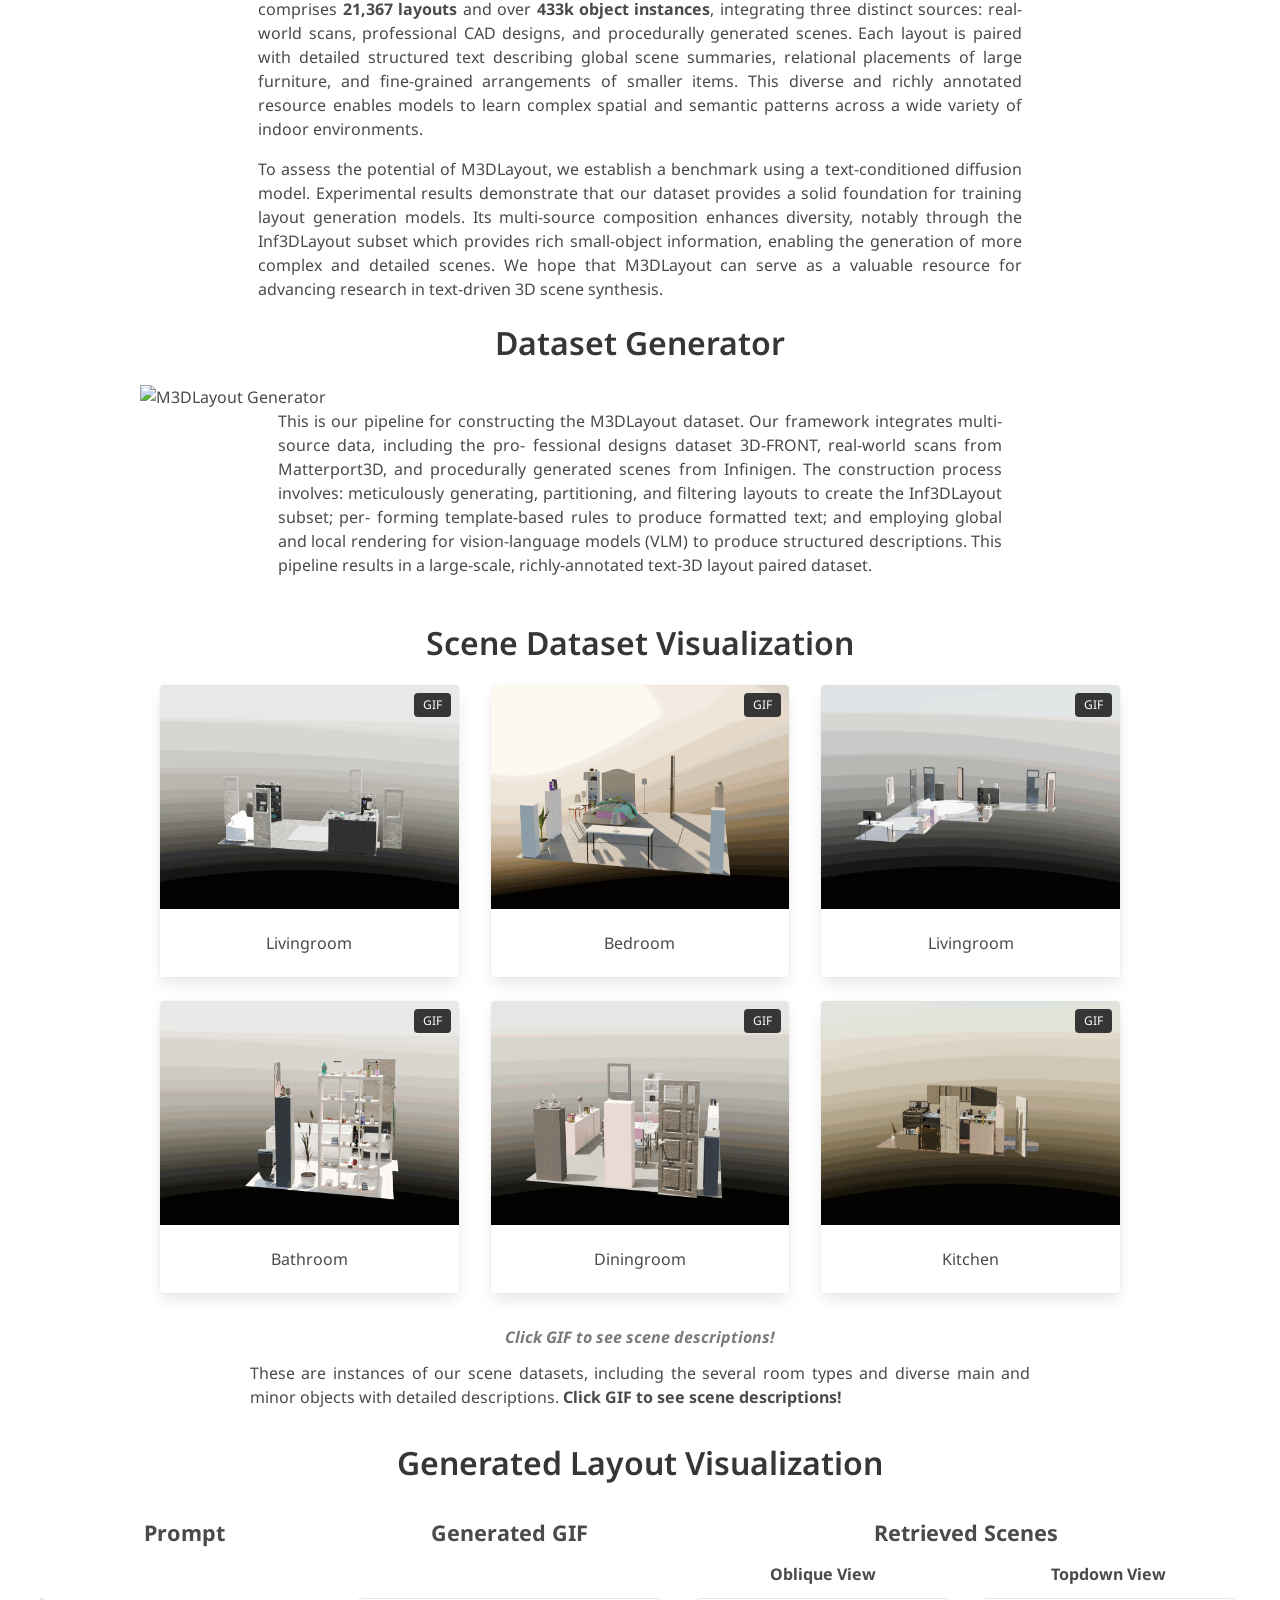
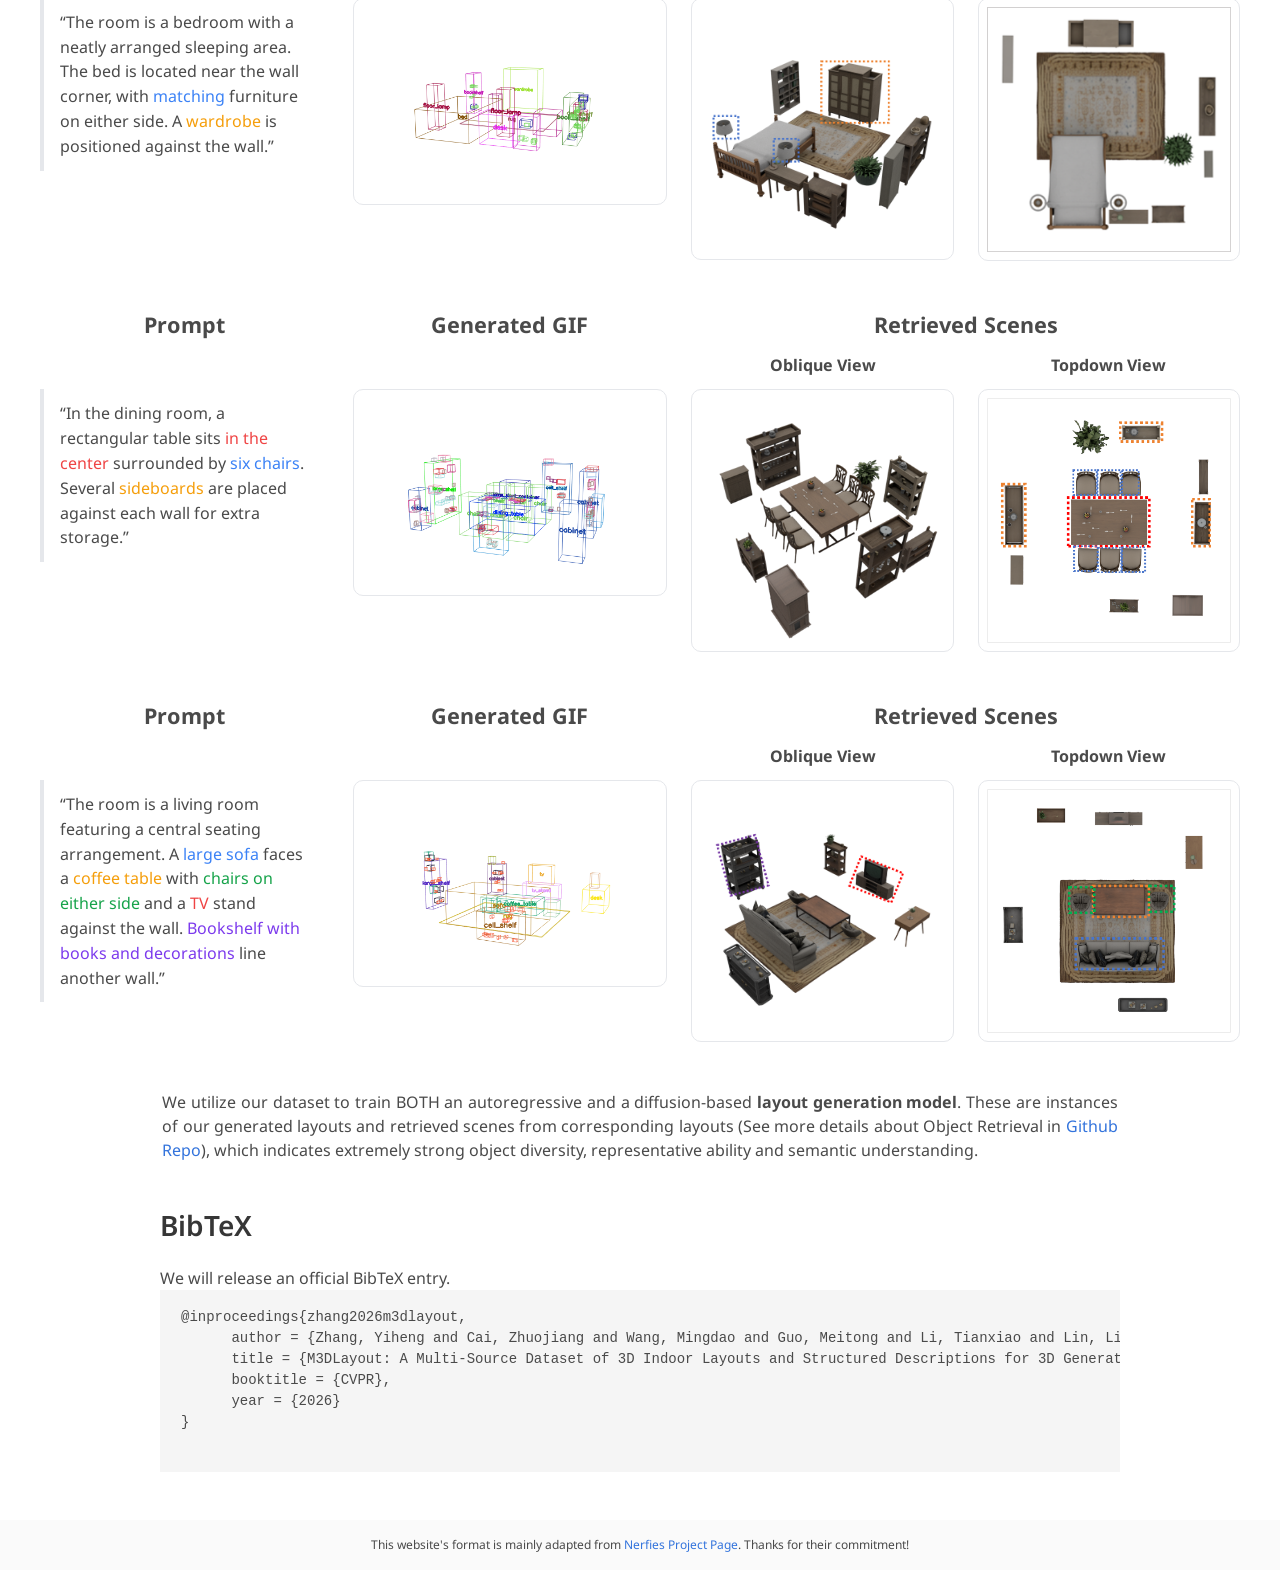
==== commit e422b896: "Update BibTeX for CVPR 2026" ====
--- a/index.html
+++ b/index.html
@@ -549,12 +549,11 @@
   <div class="container is-max-desktop content">
     <h2 class="title">BibTeX</h2>
     We will release an official BibTeX entry.
-    <pre><code>@article{zhang2025m3dlayout,
-      title={M3DLayout: A Multi-Source Dataset of 3D Indoor Layouts and Structured Descriptions for 3D Generation}, 
-      author={Yiheng, Zhang and Zhuojiang, Cai and Mingdao, Wang and Meitong, Guo and Tianxiao, Li and Li, Lin and Yuwang, Wang},
-      journal={arXiv preprint arXiv:2509.23728},
-      year={2025},
-      url={https://arxiv.org/abs/2509.23728}, 
+    <pre><code>@inproceedings{zhang2026m3dlayout,
+      author = {Zhang, Yiheng and Cai, Zhuojiang and Wang, Mingdao and Guo, Meitong and Li, Tianxiao and Lin, Li and Wang, Yuwang},
+      title = {M3DLayout: A Multi-Source Dataset of 3D Indoor Layouts and Structured Descriptions for 3D Generation},
+      booktitle = {CVPR},
+      year = {2026}
 }
     </code></pre>
   </div>
